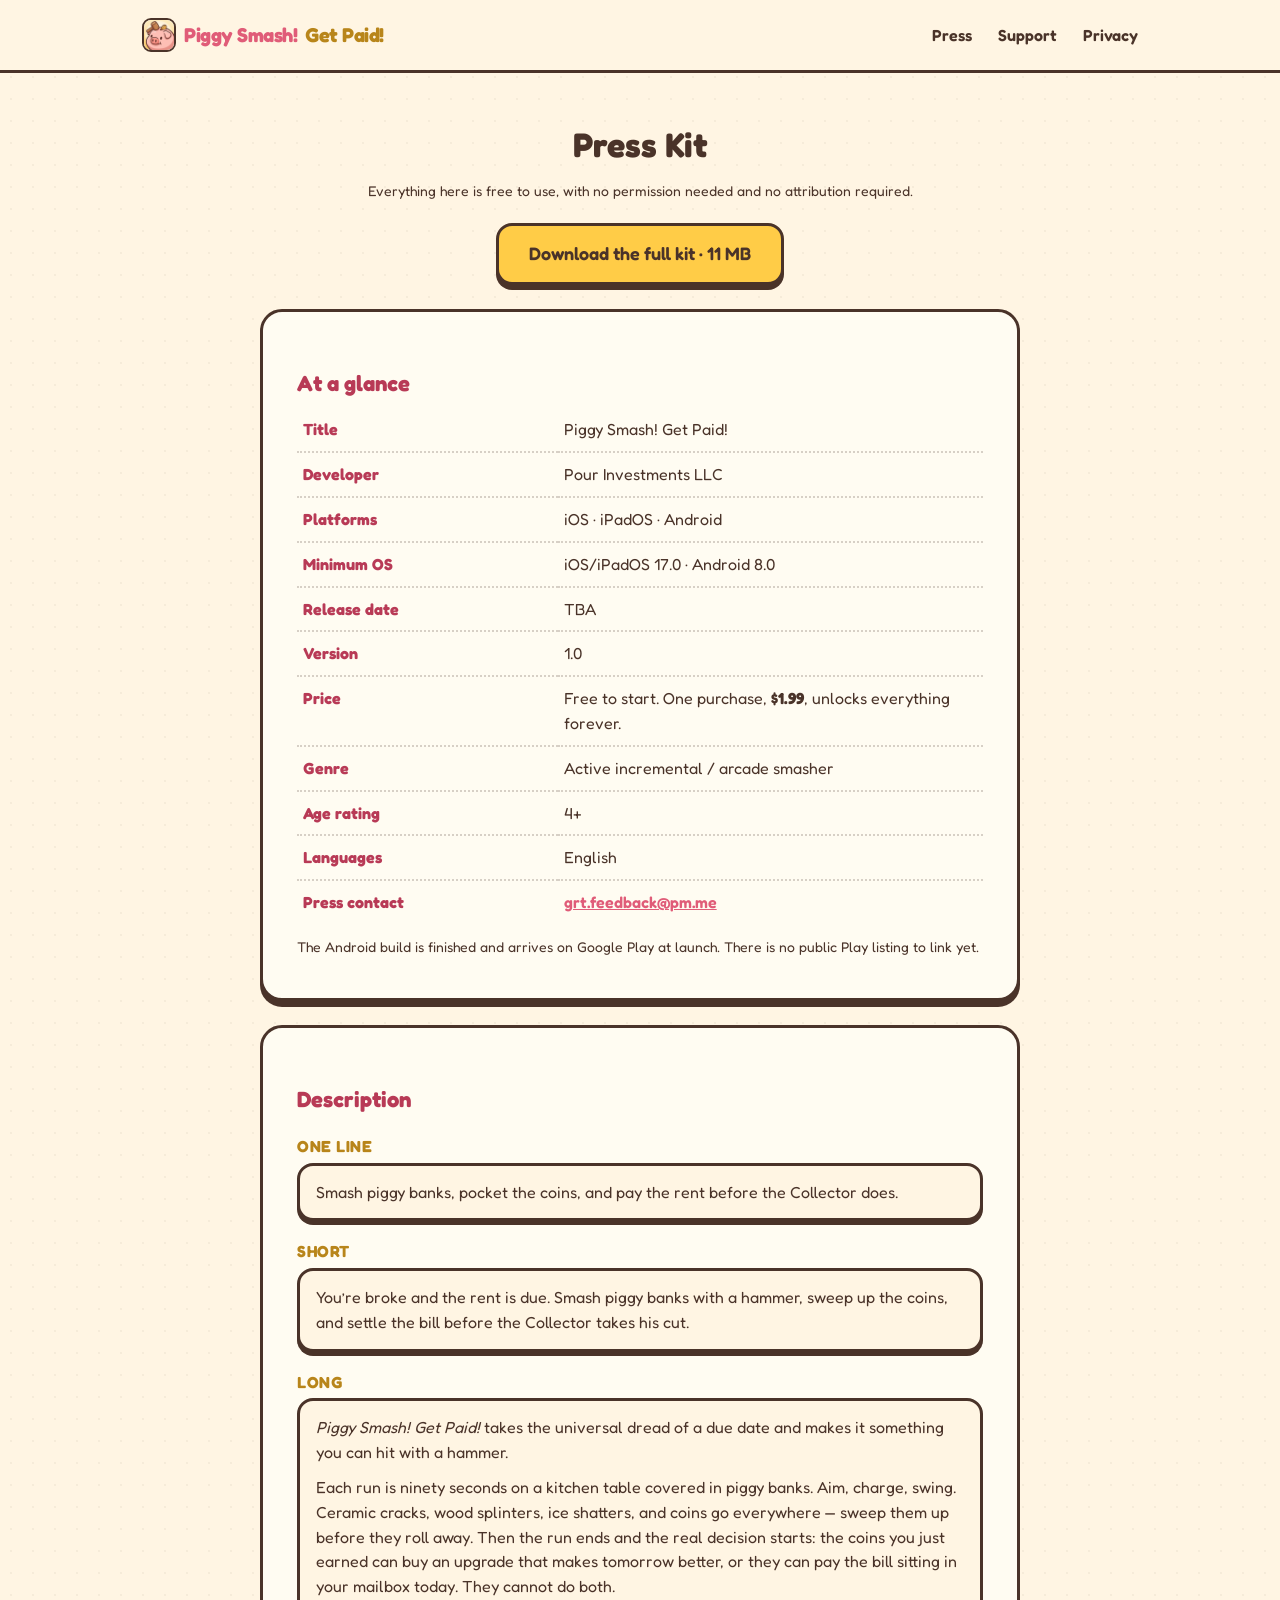
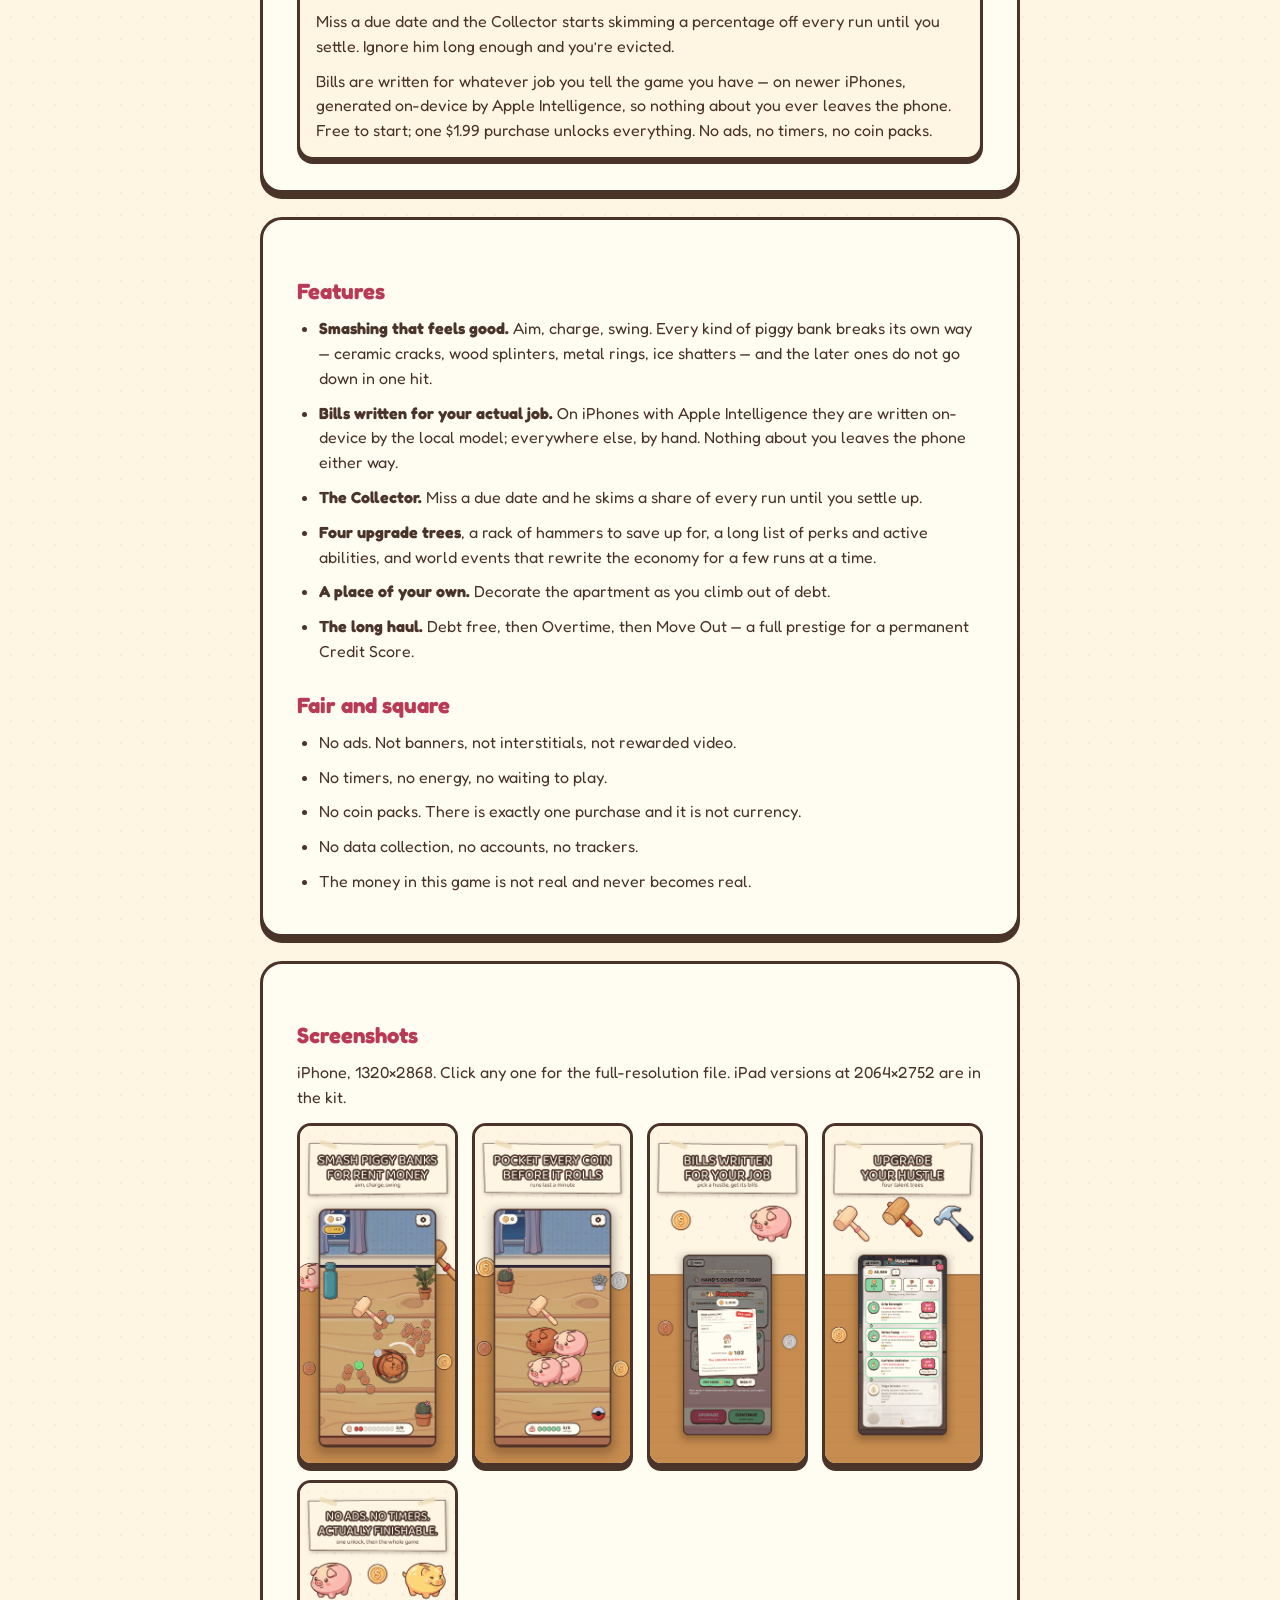
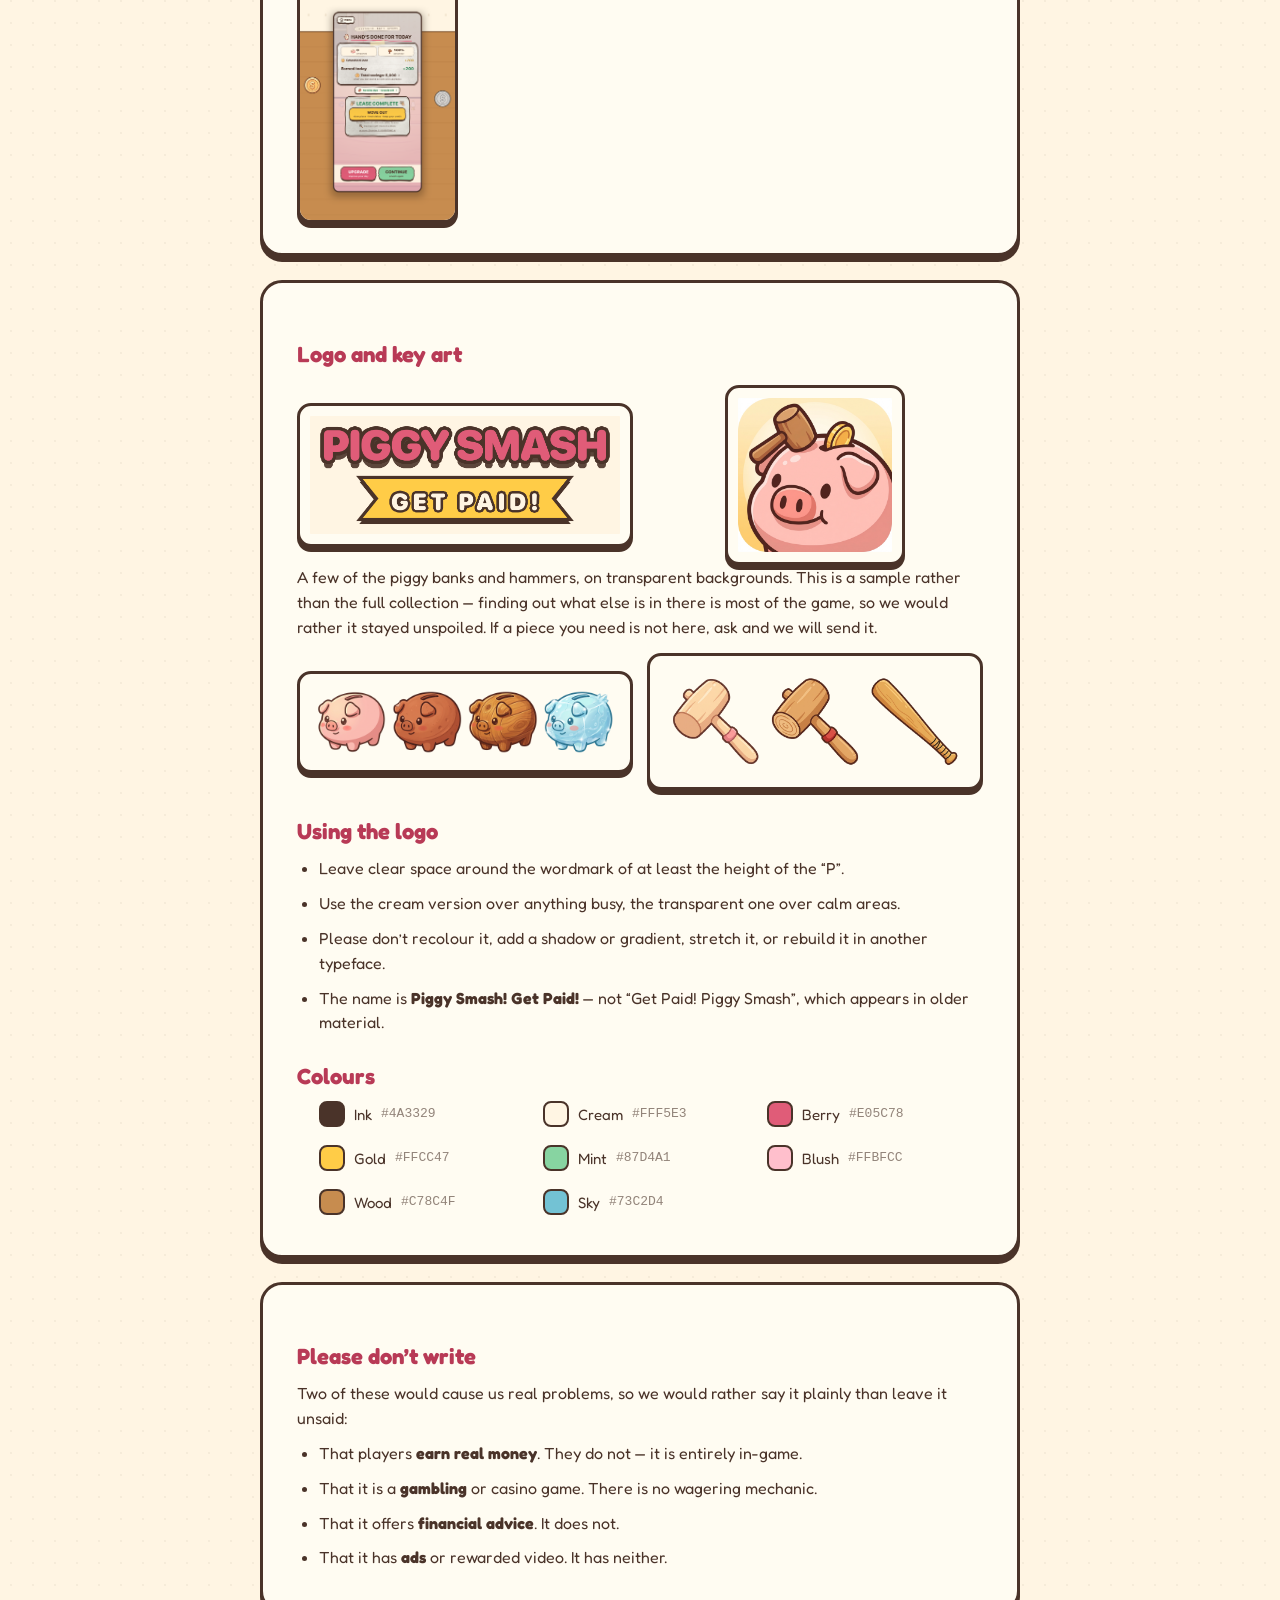
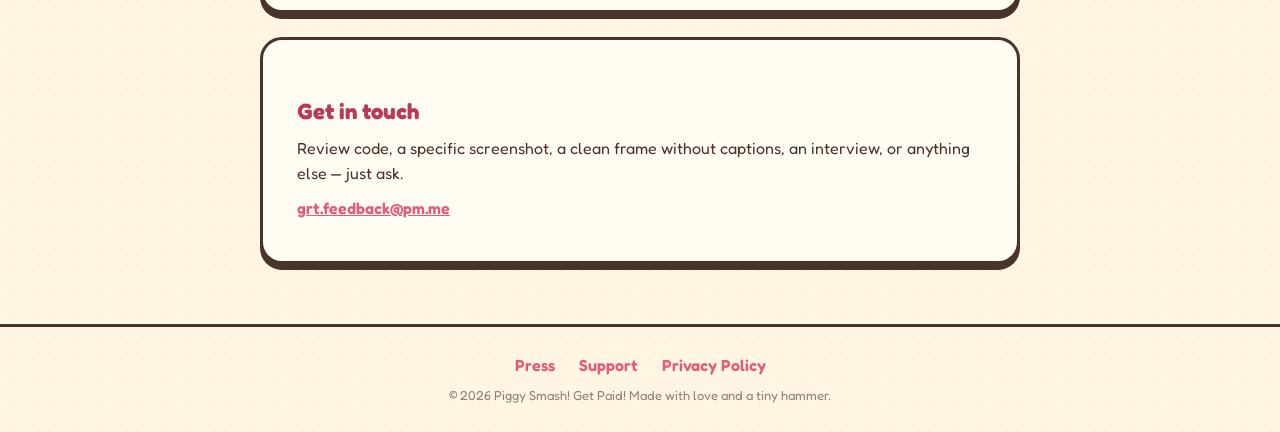
==== press.html @ c4638e39 "Lead with PIGGY SMASH, stop publishing the collection, add the coin shower The masthead now reads PI" ====
<!doctype html>
<html lang="en">
<head>
<meta charset="utf-8">
<meta name="viewport" content="width=device-width, initial-scale=1">
<title>Press Kit &middot; Piggy Smash! Get Paid!</title>
<meta name="description" content="Press kit for Piggy Smash! Get Paid! — fact sheet, high-resolution screenshots, logos, key art and video, free to use.">
<link rel="canonical" href="https://piggiesmash.com/press.html">
<link rel="icon" href="assets/appicon.png">
<link rel="apple-touch-icon" href="assets/appicon.png">
<meta name="theme-color" content="#fff5e3">
<meta property="og:type" content="website">
<meta property="og:site_name" content="Piggy Smash! Get Paid!">
<meta property="og:url" content="https://piggiesmash.com/press.html">
<meta property="og:title" content="Press Kit &middot; Piggy Smash! Get Paid!">
<meta property="og:description" content="Fact sheet, high-resolution screenshots, logos, key art and video. Use any of it, no permission needed.">
<meta property="og:image" content="https://piggiesmash.com/assets/og.png">
<meta property="og:image:width" content="1200">
<meta property="og:image:height" content="630">
<meta property="og:image:alt" content="Piggy Smash! Get Paid! key art">
<meta name="twitter:card" content="summary_large_image">
<meta name="twitter:image" content="https://piggiesmash.com/assets/og.png">
<link rel="stylesheet" href="style.css?v=9">
</head>
<body>
<header>
  <div class="wrap">
    <a class="brand" href="index.html"><img src="assets/appicon.png" alt=""> Piggy Smash! <span>Get Paid!</span></a>
    <nav>
      <a href="press.html">Press</a>
      <a href="support.html">Support</a>
      <a href="privacy.html">Privacy</a>
    </nav>
  </div>
</header>

<main class="wrap page">
  <h1>Press Kit</h1>
  <p class="updated">Everything here is free to use, with no permission needed and no attribution required.</p>

  <p class="kit-cta">
    <a class="btn gold" href="press/piggy-smash-press-kit.zip" download>Download the full kit &middot; 11&nbsp;MB</a>
  </p>

  <div class="panel">
    <h2>At a glance</h2>
    <table class="facts">
      <tr><th>Title</th><td>Piggy Smash! Get Paid!</td></tr>
      <tr><th>Developer</th><td>Pour Investments LLC</td></tr>
      <tr><th>Platforms</th><td>iOS &middot; iPadOS &middot; Android</td></tr>
      <tr><th>Minimum OS</th><td>iOS/iPadOS 17.0 &middot; Android 8.0</td></tr>
      <tr><th>Release date</th><td>TBA</td></tr>
      <tr><th>Version</th><td>1.0</td></tr>
      <tr><th>Price</th><td>Free to start. One purchase, <strong>$1.99</strong>, unlocks everything forever.</td></tr>
      <tr><th>Genre</th><td>Active incremental / arcade smasher</td></tr>
      <tr><th>Age rating</th><td>4+</td></tr>
      <tr><th>Languages</th><td>English</td></tr>
      <tr><th>Press contact</th><td><a href="mailto:grt.feedback@pm.me">grt.feedback@pm.me</a></td></tr>
    </table>
    <p class="small-note">The Android build is finished and arrives on Google Play at launch. There is no public Play listing to link yet.</p>
  </div>

  <div class="panel">
    <h2>Description</h2>

    <h3>One line</h3>
    <blockquote>Smash piggy banks, pocket the coins, and pay the rent before the Collector does.</blockquote>

    <h3>Short</h3>
    <blockquote>You&rsquo;re broke and the rent is due. Smash piggy banks with a hammer, sweep up the coins, and settle the bill before the Collector takes his cut.</blockquote>

    <h3>Long</h3>
    <blockquote>
      <p><em>Piggy Smash! Get Paid!</em> takes the universal dread of a due date and makes it something you can hit with a hammer.</p>
      <p>Each run is ninety seconds on a kitchen table covered in piggy banks. Aim, charge, swing. Ceramic cracks, wood splinters, ice shatters, and coins go everywhere &mdash; sweep them up before they roll away. Then the run ends and the real decision starts: the coins you just earned can buy an upgrade that makes tomorrow better, or they can pay the bill sitting in your mailbox today. They cannot do both.</p>
      <p>Miss a due date and the Collector starts skimming a percentage off every run until you settle. Ignore him long enough and you&rsquo;re evicted.</p>
      <p>Bills are written for whatever job you tell the game you have &mdash; on newer iPhones, generated on-device by Apple Intelligence, so nothing about you ever leaves the phone. Free to start; one $1.99 purchase unlocks everything. No ads, no timers, no coin packs.</p>
    </blockquote>
  </div>

  <div class="panel">
    <h2>Features</h2>
    <ul>
      <li><strong>Smashing that feels good.</strong> Aim, charge, swing. Every kind of piggy bank breaks its own way &mdash; ceramic cracks, wood splinters, metal rings, ice shatters &mdash; and the later ones do not go down in one hit.</li>
      <li><strong>Bills written for your actual job.</strong> On iPhones with Apple Intelligence they are written on-device by the local model; everywhere else, by hand. Nothing about you leaves the phone either way.</li>
      <li><strong>The Collector.</strong> Miss a due date and he skims a share of every run until you settle up.</li>
      <li><strong>Four upgrade trees</strong>, a rack of hammers to save up for, a long list of perks and active abilities, and world events that rewrite the economy for a few runs at a time.</li>
      <li><strong>A place of your own.</strong> Decorate the apartment as you climb out of debt.</li>
      <li><strong>The long haul.</strong> Debt free, then Overtime, then Move Out &mdash; a full prestige for a permanent Credit Score.</li>
    </ul>

    <h2>Fair and square</h2>
    <ul>
      <li>No ads. Not banners, not interstitials, not rewarded video.</li>
      <li>No timers, no energy, no waiting to play.</li>
      <li>No coin packs. There is exactly one purchase and it is not currency.</li>
      <li>No data collection, no accounts, no trackers.</li>
      <li>The money in this game is not real and never becomes real.</li>
    </ul>
  </div>

  <div class="panel">
    <h2>Screenshots</h2>
    <p>iPhone, 1320&times;2868. Click any one for the full-resolution file. iPad versions at 2064&times;2752 are in the kit.</p>
    <div class="shotgrid">
      <a href="press/01-smash.png"><img src="press/01-smash.png" alt="Smashing a piggy bank for coins" loading="lazy"></a>
      <a href="press/02-collect.png"><img src="press/02-collect.png" alt="Sweeping up coins before they roll away" loading="lazy"></a>
      <a href="press/03-bills.png"><img src="press/03-bills.png" alt="A bill arriving in the mailbox" loading="lazy"></a>
      <a href="press/04-upgrade.png"><img src="press/04-upgrade.png" alt="The upgrade tree" loading="lazy"></a>
      <a href="press/06-debtfree.png"><img src="press/06-debtfree.png" alt="Reaching debt free" loading="lazy"></a>
    </div>
  </div>

  <div class="panel">
    <h2>Logo and key art</h2>
    <div class="artgrid">
      <a href="press/wordmark-transparent.png"><img src="press/wordmark-cream.png" alt="Piggy Smash! Get Paid! wordmark" loading="lazy"></a>
      <a href="press/icon-512.png"><img class="icon" src="press/icon-512.png" alt="App icon" loading="lazy"></a>
    </div>
    <p>A few of the piggy banks and hammers, on transparent backgrounds. This is a
       sample rather than the full collection &mdash; finding out what else is in
       there is most of the game, so we would rather it stayed unspoiled. If a
       piece you need is not here, ask and we will send it.</p>
    <div class="artgrid">
      <a href="press/piggies.png"><img src="press/piggies.png" alt="Four of the piggy bank types" loading="lazy"></a>
      <a href="press/hammers.png"><img src="press/hammers.png" alt="Three of the hammers" loading="lazy"></a>
    </div>

    <h2>Using the logo</h2>
    <ul>
      <li>Leave clear space around the wordmark of at least the height of the &ldquo;P&rdquo;.</li>
      <li>Use the cream version over anything busy, the transparent one over calm areas.</li>
      <li>Please don&rsquo;t recolour it, add a shadow or gradient, stretch it, or rebuild it in another typeface.</li>
      <li>The name is <strong>Piggy Smash! Get Paid!</strong> &mdash; not &ldquo;Get Paid! Piggy Smash&rdquo;, which appears in older material.</li>
    </ul>

    <h2>Colours</h2>
    <ul class="swatches">
      <li><i style="background:#4A3329"></i> Ink <code>#4A3329</code></li>
      <li><i style="background:#FFF5E3"></i> Cream <code>#FFF5E3</code></li>
      <li><i style="background:#E05C78"></i> Berry <code>#E05C78</code></li>
      <li><i style="background:#FFCC47"></i> Gold <code>#FFCC47</code></li>
      <li><i style="background:#87D4A1"></i> Mint <code>#87D4A1</code></li>
      <li><i style="background:#FFBFCC"></i> Blush <code>#FFBFCC</code></li>
      <li><i style="background:#C78C4F"></i> Wood <code>#C78C4F</code></li>
      <li><i style="background:#73C2D4"></i> Sky <code>#73C2D4</code></li>
    </ul>
  </div>

  <div class="panel">
    <h2>Please don&rsquo;t write</h2>
    <p>Two of these would cause us real problems, so we would rather say it plainly than leave it unsaid:</p>
    <ul>
      <li>That players <strong>earn real money</strong>. They do not &mdash; it is entirely in-game.</li>
      <li>That it is a <strong>gambling</strong> or casino game. There is no wagering mechanic.</li>
      <li>That it offers <strong>financial advice</strong>. It does not.</li>
      <li>That it has <strong>ads</strong> or rewarded video. It has neither.</li>
    </ul>
  </div>

  <div class="panel">
    <h2>Get in touch</h2>
    <p>Review code, a specific screenshot, a clean frame without captions, an interview, or anything else &mdash; just ask.</p>
    <p><a href="mailto:grt.feedback@pm.me">grt.feedback@pm.me</a></p>
  </div>
</main>

<footer>
  <div class="wrap">
    <a href="press.html">Press</a>
    <a href="support.html">Support</a>
    <a href="privacy.html">Privacy Policy</a>
    <p class="small">&copy; 2026 Piggy Smash! Get Paid! Made with love and a tiny hammer.</p>
  </div>
</footer>

<!-- A handful of coins falls past the page every so often, then it goes quiet
     again. Decorative; see coins.js and .coinfall in style.css. -->
<div class="coinfall" aria-hidden="true"></div>
<script src="coins.js?v=2" defer></script>
</body>
</html>
---- style.css ----
/* Get Paid! Piggy Smash — site styles, matched to the in-game look. */
@import url('https://fonts.googleapis.com/css2?family=Fredoka:wght@400;500;600;700&display=swap');

:root {
  --ink: #4a3329;
  --ink-soft: rgba(74, 51, 41, 0.6);
  --cream: #fff5e3;
  --paper: #fffcf2;
  --blush: #ffbfcc;
  --berry: #e05c78;
  --berry-dark: #b83a56;
  --gold: #ffcc47;
  --gold-dark: #b8851a;
  --mint: #87d4a1;
  --mint-dark: #388c5c;
  --wood: #c78c4f;
  --sky: #73c2d4;
}

* { box-sizing: border-box; margin: 0; padding: 0; }

body {
  font-family: 'Fredoka', system-ui, sans-serif;
  color: var(--ink);
  background-color: var(--cream);
  background-image: radial-gradient(rgba(74, 51, 41, 0.05) 1.5px, transparent 1.5px);
  background-size: 22px 22px;
  line-height: 1.55;
  -webkit-font-smoothing: antialiased;
}

.wrap { max-width: 1040px; margin: 0 auto; padding: 0 22px; }

/* ---- header ---- */
header {
  padding: 18px 0;
  position: sticky; top: 0; z-index: 10;
  background: rgba(255, 245, 227, 0.9);
  backdrop-filter: blur(6px);
  border-bottom: 3px solid var(--ink);
}
header .wrap { display: flex; align-items: center; justify-content: space-between; }
.brand { font-weight: 700; font-size: 22px; color: var(--berry); text-decoration: none; letter-spacing: -0.5px; }
.brand span { color: var(--gold-dark); }
nav a { color: var(--ink); text-decoration: none; font-weight: 600; margin-left: 22px; }
nav a:hover { color: var(--berry); }

/* ---- buttons ---- */
.btn {
  display: inline-block; font-weight: 700; font-size: 18px;
  color: #fff; background: var(--berry);
  padding: 14px 30px; border-radius: 16px;
  border: 3px solid var(--ink);
  box-shadow: 0 5px 0 var(--ink);
  text-decoration: none; cursor: pointer;
  transition: transform .08s ease, box-shadow .08s ease;
}
.btn:active { transform: translateY(4px); box-shadow: 0 1px 0 var(--ink); }
.btn.mint { background: var(--mint); color: var(--ink); }
.btn.gold { background: var(--gold); color: var(--ink); }

/* ---- hero ---- */
.hero { text-align: center; padding: 64px 0 40px; }
.sign {
  display: inline-block; background: linear-gradient(180deg, var(--paper), var(--cream));
  border: 4px solid var(--ink); border-radius: 24px;
  padding: 22px 40px; box-shadow: 0 8px 0 var(--ink);
  transform: rotate(-1.2deg);
}
.sign h1 {
  font-size: clamp(46px, 9vw, 88px); font-weight: 700; color: var(--berry);
  letter-spacing: -1px; line-height: 0.95;
  text-shadow: 3px 3px 0 var(--ink);
}
.ribbon {
  display: inline-block; margin-top: 8px; background: var(--gold);
  color: var(--cream); font-weight: 700; letter-spacing: 3px;
  padding: 6px 26px; border: 3px solid var(--ink);
  clip-path: polygon(6% 0, 94% 0, 100% 50%, 94% 100%, 6% 100%, 0 50%);
  text-shadow: 2px 2px 0 var(--ink);
}
.tagline { font-size: clamp(18px, 3vw, 24px); font-weight: 600; margin: 26px 0 8px; }
.sub { color: var(--ink-soft); max-width: 560px; margin: 0 auto 28px; }
.cta { display: flex; gap: 14px; justify-content: center; flex-wrap: wrap; }
.soon { font-size: 14px; color: var(--ink-soft); margin-top: 14px; }

/* ---- shots ---- */
.shots { display: flex; gap: 20px; justify-content: center; flex-wrap: wrap; padding: 20px 0 50px; }
.shots img {
  width: 220px; max-width: 44vw; border-radius: 26px;
  border: 4px solid var(--ink); box-shadow: 0 8px 0 rgba(74, 51, 41, 0.35);
  transform: rotate(-2deg);
}
.shots img:nth-child(2) { transform: rotate(1.5deg) translateY(-10px); }
.shots img:nth-child(3) { transform: rotate(-1deg); }

/* ---- features ---- */
.features { padding: 30px 0 60px; }
.features h2, .page h1 { text-align: center; font-size: 34px; font-weight: 700; margin-bottom: 8px; }
/* Flex rather than grid so a row that does not fill up CENTRES its cards. An
   auto-fit grid packs the leftovers against the left edge, which stranded the
   fifth card of "What you do" on its own in the corner. The 320px cap is the
   natural width of a three-card row, so full rows lay out exactly as they did. */
.grid {
  display: flex; flex-wrap: wrap; justify-content: center;
  gap: 18px; margin-top: 26px;
}
.card {
  flex: 1 1 220px; max-width: 320px;
  background: var(--paper); border: 3px solid var(--ink); border-radius: 20px;
  padding: 22px; box-shadow: 0 6px 0 var(--ink);
}
.card .emoji { font-size: 40px; }
.card h3 { margin: 8px 0 4px; font-size: 20px; font-weight: 700; }
.card p { color: var(--ink-soft); font-size: 15px; }

/* ---- content pages ---- */
.page { padding: 46px 0 60px; }
.page .panel {
  background: var(--paper); border: 3px solid var(--ink); border-radius: 22px;
  padding: 30px 34px; box-shadow: 0 6px 0 var(--ink); max-width: 760px; margin: 24px auto 0;
}
.page h2 { font-size: 22px; font-weight: 700; margin: 24px 0 8px; color: var(--berry-dark); }
.page p, .page li { color: var(--ink); margin-bottom: 10px; }
.page ul { padding-left: 22px; }
.page a { color: var(--berry); font-weight: 600; }
.updated { text-align: center; color: var(--ink-soft); font-size: 14px; margin-top: 6px; }

/* ---- footer ---- */
footer { border-top: 3px solid var(--ink); padding: 26px 0; text-align: center; color: var(--ink-soft); }
footer a { color: var(--berry); text-decoration: none; font-weight: 600; margin: 0 10px; }
footer .small { font-size: 13px; margin-top: 8px; }

/* ---- game-art additions ---- */
.brand { display: inline-flex; align-items: center; gap: 8px; }
.brand img { width: 34px; height: 34px; border-radius: 9px; border: 2px solid var(--ink); }

.hero-art { display: flex; align-items: flex-end; justify-content: center; gap: 6px; margin: 6px 0 26px; min-height: 160px; }
.hero-art .piggy { width: clamp(120px, 30vw, 168px); animation: bob 2.4s ease-in-out infinite; }
.hero-art .hammer { width: clamp(78px, 20vw, 112px); transform: rotate(-16deg); animation: swing 2.4s ease-in-out infinite; transform-origin: bottom center; }
.hero-art .coin { width: clamp(34px, 9vw, 48px); }
.hero-art .c1 { animation: float 2.8s ease-in-out infinite; }
.hero-art .c2 { animation: float 2.8s ease-in-out infinite 0.6s; }
@keyframes bob { 0%,100% { transform: translateY(0) rotate(-1deg); } 50% { transform: translateY(-8px) rotate(1deg); } }
@keyframes swing { 0%,100% { transform: rotate(-16deg); } 50% { transform: rotate(-30deg); } }
@keyframes float { 0%,100% { transform: translateY(0); } 50% { transform: translateY(-10px); } }
@media (prefers-reduced-motion: reduce) { .hero-art * { animation: none !important; } }

.card { text-align: center; }
.card .ic { width: 62px; height: 62px; object-fit: contain; margin-bottom: 6px; }
/* Centred with the rest of the card. The badged icon and the heading were
   already centred, so ragged-left body under them read as a misprint. */
.card p { text-align: center; }


/* ---- real logo + badged icons (overrides) ---- */
.hero .logo { width: min(560px, 90vw); height: auto; display: block; margin: 0 auto 6px; }
.brand img { width: 38px; height: 38px; }
.card .ic {
  width: 74px; height: 74px; object-fit: contain; box-sizing: border-box;
  padding: 14px; margin: 0 auto 10px; display: block;
  background: var(--cream); border: 3px solid var(--ink); border-radius: 50%;
}

/* ---- header brand: keep the icon small and inline ---- */
header .brand { font-size: 20px; flex-wrap: nowrap; white-space: nowrap; }
header .brand img { width: 34px !important; height: 34px !important; flex: 0 0 auto; }

/* ---- hero smash animation (loops, resets ~2s after each smash) ---- */
.hero-art { min-height: 210px; display: flex; justify-content: center; align-items: flex-end; }
.smash { position: relative; width: 280px; height: 200px; }
.smash .piggy {
  position: absolute; left: 50%; bottom: 0; width: 152px; margin: 0;
  transform: translateX(-50%);
  transform-origin: bottom center;
  animation: piggy-smash 3s ease-in-out infinite;
}
.smash .hammer {
  position: absolute; left: 54%; bottom: 78px; width: 116px; margin: 0;
  transform: rotate(-42deg);
  transform-origin: bottom left;
  animation: hammer-smash 3s ease-in-out infinite;
  z-index: 3;
}
.smash .coins { position: absolute; left: 50%; bottom: 92px; width: 0; height: 0; }
.smash .coin {
  position: absolute; left: 0; top: 0; width: 40px; margin-left: -20px;
  opacity: 0;
  animation: coin-burst 3s ease-in-out infinite;
}
@keyframes hammer-smash {
  0%, 10% { transform: rotate(-42deg); }
  17%     { transform: rotate(10deg); }   /* SLAM onto the piggy */
  23%     { transform: rotate(3deg); }
  34%, 100% { transform: rotate(-42deg); } /* raise back up and wait */
}
@keyframes piggy-smash {
  0%, 15%  { transform: translateX(-50%) scale(1, 1); }
  18%      { transform: translateX(-50%) scale(1.14, 0.8); }  /* squish on impact */
  22%      { transform: translateX(-53%) scale(0.93, 1.08); }
  26%      { transform: translateX(-47%) scale(1.03, 0.97); }
  32%      { transform: translateX(-50%) scale(1, 1); }
  100%     { transform: translateX(-50%) scale(1, 1); }
}
@keyframes coin-burst {
  0%, 15%   { opacity: 0; transform: translate(0, 0) scale(0.4); }
  18%       { opacity: 1; transform: translate(calc(var(--dx) * 0.4), -18px) scale(1); }
  34%       { opacity: 1; transform: translate(var(--dx), -50px) scale(1); }  /* burst up and out */
  60%       { opacity: 1; transform: translate(var(--dx), 44px) scale(1); }   /* fall to the table */
  80%       { opacity: 1; transform: translate(var(--dx), 44px) scale(1); }   /* rest a beat */
  92%, 100% { opacity: 0; transform: translate(var(--dx), 44px) scale(0.7); } /* fade, then reset */
}
@media (prefers-reduced-motion: reduce) {
  .smash .piggy, .smash .hammer, .smash .coin { animation: none !important; }
  .smash .hammer { transform: rotate(-30deg); }
  .smash .coin:nth-child(2), .smash .coin:nth-child(4) { opacity: 1; transform: translate(var(--dx), 30px); }
}

/* ---- hero smash animation v2 (chop, reliable positioning) ---- */
.smash { position: relative; width: 240px; height: 210px; }
.smash .piggy {
  position: absolute; left: 50%; bottom: 0; width: 150px; margin: 0;
  transform: translateX(-50%); transform-origin: bottom center;
  animation: piggy-smash 3s ease-in-out infinite;
}
.smash .hammer {
  position: absolute; left: 50%; top: 0; width: 112px; margin-left: -42px;
  transform-origin: bottom center; transform: translateY(-34px) rotate(-16deg);
  animation: hammer-chop 3s ease-in-out infinite; z-index: 3;
}
.smash .coins { position: absolute; left: 50%; top: 62px; width: 0; height: 0; }
.smash .coin {
  position: absolute; left: -19px; top: -19px; width: 38px; margin: 0;
  opacity: 0; animation: coin-burst 3s ease-in-out infinite;
}
@keyframes hammer-chop {
  0%, 10%  { transform: translateY(-34px) rotate(-16deg); }
  17%      { transform: translateY(8px) rotate(6deg); }
  24%      { transform: translateY(0) rotate(2deg); }
  34%,100% { transform: translateY(-34px) rotate(-16deg); }
}
@keyframes piggy-smash {
  0%, 15%  { transform: translateX(-50%) scale(1,1); }
  18%      { transform: translateX(-50%) scale(1.14,0.8); }
  22%      { transform: translateX(-53%) scale(0.93,1.08); }
  26%      { transform: translateX(-47%) scale(1.03,0.97); }
  32%,100% { transform: translateX(-50%) scale(1,1); }
}
@keyframes coin-burst {
  0%, 16%  { opacity: 0; transform: translate(0,0) scale(0.4); }
  19%      { opacity: 1; transform: translate(calc(var(--dx)*0.35), -14px) scale(1); }
  36%      { opacity: 1; transform: translate(var(--dx), -48px) scale(1); }
  62%      { opacity: 1; transform: translate(var(--dx), 74px) scale(1); }
  82%      { opacity: 1; transform: translate(var(--dx), 74px) scale(1); }
  93%,100% { opacity: 0; transform: translate(var(--dx), 74px) scale(0.7); }
}

/* ---- hero smash animation v3 (game-like: swing, crack, coins fall) ---- */
.smash { position: relative; width: 240px; height: 210px; }
.smash .piggy { position:absolute; left:50%; bottom:0; width:150px; margin:0; transform:translateX(-50%); transform-origin:bottom center; animation: hs-piggy 3s ease-in-out infinite; }
.smash .crack { position:absolute; left:50%; bottom:0; width:150px; margin:0; transform:translateX(-50%); opacity:0; animation: hs-crack 3s ease-in-out infinite; z-index:2; }
.smash .coins { position:absolute; left:50%; top:72px; width:0; height:0; }
.smash .coin { position:absolute; left:-18px; top:-18px; width:36px; margin:0; opacity:0; animation: hs-coin 3s ease-in-out infinite; }
.smash .hammer { position:absolute; left:36%; top:16px; width:116px; margin:0; transform-origin:22% 86%; transform:rotate(46deg); animation: hs-hammer 3s ease-in-out infinite; z-index:3; }
@keyframes hs-hammer { 0%,8%{transform:rotate(46deg)} 16%{transform:rotate(-52deg)} 22%{transform:rotate(-44deg)} 32%,100%{transform:rotate(46deg)} }
@keyframes hs-piggy { 0%,14%{transform:translateX(-50%) scale(1,1)} 17%{transform:translateX(-50%) scale(1.13,0.82)} 21%{transform:translateX(-52%) scale(0.94,1.07)} 26%{transform:translateX(-48%) scale(1.02,0.98)} 32%,100%{transform:translateX(-50%) scale(1,1)} }
@keyframes hs-crack { 0%,15%{opacity:0} 18%{opacity:1} 78%{opacity:1} 90%,100%{opacity:0} }
@keyframes hs-coin { 0%,15%{opacity:0; transform:translate(0,0) scale(0.4)} 19%{opacity:1; transform:translate(calc(var(--dx)*0.35),-14px) scale(1)} 36%{opacity:1; transform:translate(var(--dx),-44px) scale(1)} 62%{opacity:1; transform:translate(var(--dx),72px) scale(1)} 82%{opacity:1; transform:translate(var(--dx),72px) scale(1)} 92%,100%{opacity:0; transform:translate(var(--dx),72px) scale(0.7)} }
@media (prefers-reduced-motion: reduce) { .smash .piggy, .smash .hammer, .smash .coin, .smash .crack { animation: none !important; } .smash .hammer { transform: rotate(30deg); } }

/* ---- hero smash animation v4 (hit, crack, hit, break, coins drop in place) ---- */
.smash { position: relative; width: 240px; height: 210px; }
.smash .piggy { position:absolute; left:50%; bottom:0; width:150px; margin:0; transform:translateX(-50%); transform-origin:bottom center; animation: hs2-piggy 4.5s ease-in-out infinite; }
.smash .crack { position:absolute; left:50%; bottom:0; width:150px; margin:0; transform:translateX(-50%); opacity:0; z-index:2; animation: hs2-crack 4.5s ease-in-out infinite; }
.smash .coins { position:absolute; left:50%; top:auto; bottom:34px; width:0; height:0; z-index:4; }
.smash .coin { position:absolute; left:-17px; top:-17px; width:34px; margin:0; opacity:0; z-index:4; animation: hs2-coin 4.5s ease-in-out infinite; }
.smash .hammer { position:absolute; left:36%; top:16px; width:116px; margin:0; transform-origin:22% 86%; transform:rotate(46deg); z-index:3; animation: hs2-hammer 4.5s ease-in-out infinite; }
@keyframes hs2-hammer { 0%,7%{transform:rotate(46deg)} 13%{transform:rotate(-52deg)} 22%{transform:rotate(46deg)} 35%{transform:rotate(-52deg)} 44%,100%{transform:rotate(46deg)} }
@keyframes hs2-piggy { 0%,11%{transform:translateX(-50%) scale(1,1); opacity:1} 14%{transform:translateX(-50%) scale(1.1,0.85)} 20%{transform:translateX(-50%) scale(1,1)} 36%{transform:translateX(-50%) scale(1.14,0.8); opacity:1} 39%{transform:translateX(-50%) scale(1.25,0.6); opacity:0} 86%{opacity:0} 91%{transform:translateX(-50%) scale(1,1); opacity:1} 100%{transform:translateX(-50%) scale(1,1); opacity:1} }
@keyframes hs2-crack { 0%,13%{opacity:0} 16%{opacity:1} 37%{opacity:1} 39%,100%{opacity:0} }
@keyframes hs2-coin { 0%,37%{opacity:0; transform:translate(0,-30px) scale(0.4)} 41%{opacity:1; transform:translate(calc(var(--dx)*0.7),-40px) scale(1)} 56%{opacity:1; transform:translate(var(--dx),0) scale(1)} 80%{opacity:1; transform:translate(var(--dx),0) scale(1)} 88%,100%{opacity:0; transform:translate(var(--dx),0) scale(0.85)} }
@media (prefers-reduced-motion: reduce) { .smash .piggy, .smash .hammer, .smash .coin, .smash .crack { animation: none !important; } .smash .hammer { transform: rotate(30deg); } }

/* ---- stacked feature sections + the numbers strip ---- */
.features + .features { padding-top: 0; }
.features .sub { margin-bottom: 0; }
.features h2 + .sub { margin-top: 4px; }

.numbers { padding: 8px 0 66px; }
.numbers ul {
  list-style: none; display: flex; flex-wrap: wrap;
  justify-content: center; gap: 12px 14px;
}
.numbers li {
  background: var(--paper); border: 3px solid var(--ink); border-radius: 999px;
  box-shadow: 0 4px 0 var(--ink);
  padding: 8px 20px; font-size: 15px; font-weight: 600; color: var(--ink-soft);
}
.numbers li:nth-child(odd)  { transform: rotate(-1.5deg); }
.numbers li:nth-child(even) { transform: rotate(1.5deg); }
.numbers b { font-size: 21px; font-weight: 700; color: var(--berry); margin-right: 5px; }

/* ---- hero smash animation v5: the game's actual break ----------------------
   Ported from Views/MenuPiggy.swift. Two things the earlier versions got
   wrong. First, damage is drawn INTO the body art — the game swaps the whole
   sprite as HP drops (PiggyType.damageSprite), so the cracks spread and the
   piggy comes apart, rather than one doodle fading in on a pristine body.
   Second, it breaks into shards (SmashBurst), not thin air.
   Hammer geometry is the game's: pivot on the grip at (0.82, 0.84), resting
   at +50 degrees, winding back to +74, landing at +10. Nudge those three and
   nothing else if the contact point ever needs moving.                      */

.smash {
  --h: 132px;                        /* piggy height; everything derives from it */
  position: relative;
  width: calc(var(--h) * 2.3); height: calc(var(--h) * 1.6);
}

/* ---- body: five stacked frames, one visible at a time ---- */
.smash .pig {
  position: absolute; left: calc(50% - var(--h) * 0.20); bottom: 0;
  width: calc(var(--h) * 1.128); height: var(--h);
  transform-origin: bottom center; translate: -50% 0;
  animation: hs5-pig 6s linear infinite;
}
.smash .body {
  position: absolute; inset: 0; width: 100%; height: 100%;
  object-fit: contain; margin: 0; opacity: 0;
  animation: 6s steps(1, end) infinite;
}
.smash .s0 { animation-name: hs5-s0; }
.smash .s1 { animation-name: hs5-s1; }
.smash .s2 { animation-name: hs5-s2; }
.smash .s3 { animation-name: hs5-s3; }
.smash .s4 { animation-name: hs5-s4; }

@keyframes hs5-s0 { 0%,9.1%{opacity:1} 9.2%,79.9%{opacity:0} 80%,100%{opacity:1} }
@keyframes hs5-s1 { 0%,9.1%{opacity:0} 9.2%,21.6%{opacity:1} 21.7%,100%{opacity:0} }
@keyframes hs5-s2 { 0%,21.6%{opacity:0} 21.7%,34.1%{opacity:1} 34.2%,100%{opacity:0} }
@keyframes hs5-s3 { 0%,34.1%{opacity:0} 34.2%,46.6%{opacity:1} 46.7%,100%{opacity:0} }
@keyframes hs5-s4 { 0%,46.6%{opacity:0} 46.7%,48.4%{opacity:1} 48.5%,100%{opacity:0} }

/* Squash on the wind-up, harder squash on impact, overshoot, settle — then
   scale away to 0.4 and fade, which is the game's break transition. */
@keyframes hs5-pig {
  0%,3.3%   { transform: scale(1,1) rotate(0deg);          opacity: 1 }
  8%        { transform: scale(1.10,0.92) rotate(2.5deg);  opacity: 1 }
  9.2%      { transform: scale(1.14,0.86) rotate(0deg);    opacity: 1 }
  12%       { transform: scale(0.97,1.04) rotate(0deg) }
  15.8%     { transform: scale(1,1) rotate(0deg) }
  20.5%     { transform: scale(1.10,0.92) rotate(2.5deg) }
  21.7%     { transform: scale(1.14,0.86) rotate(0deg) }
  24.5%     { transform: scale(0.97,1.04) rotate(0deg) }
  28.3%     { transform: scale(1,1) rotate(0deg) }
  33%       { transform: scale(1.10,0.92) rotate(2.5deg) }
  34.2%     { transform: scale(1.14,0.86) rotate(0deg) }
  37%       { transform: scale(0.97,1.04) rotate(0deg) }
  40.8%     { transform: scale(1,1) rotate(0deg) }
  45.5%     { transform: scale(1.10,0.92) rotate(2.5deg) }
  46.7%     { transform: scale(1.16,0.84) rotate(0deg);    opacity: 1 }
  48.5%     { transform: scale(1.16,0.84) rotate(0deg);    opacity: 1 }
  50.8%     { transform: scale(0.4,0.4) rotate(0deg);      opacity: 0 }
  80%       { transform: scale(0.4,0.4) rotate(0deg);      opacity: 0 }
  87%,100%  { transform: scale(1,1) rotate(0deg);          opacity: 1 }
}

/* ---- hammer: rest 50deg, wind back to 74, snap down to 10 ---- */
.smash .hammer {
  position: absolute; left: calc(50% + var(--h) * 0.46); bottom: calc(var(--h) * 0.14);
  width: calc(var(--h) * 0.883); height: auto; margin: 0;
  translate: -50% 0;
  transform-origin: 82% 84%; transform: rotate(50deg);
  z-index: 3;
  animation: hs5-hammer 6s infinite;
}
@keyframes hs5-hammer {
  0%,3.3%   { transform: rotate(50deg); animation-timing-function: linear }
  8%        { transform: rotate(74deg); animation-timing-function: ease-in }
  9.2%      { transform: rotate(10deg); animation-timing-function: ease-out }
  15.8%     { transform: rotate(50deg); animation-timing-function: linear }
  20.5%     { transform: rotate(74deg); animation-timing-function: ease-in }
  21.7%     { transform: rotate(10deg); animation-timing-function: ease-out }
  28.3%     { transform: rotate(50deg); animation-timing-function: linear }
  33%       { transform: rotate(74deg); animation-timing-function: ease-in }
  34.2%     { transform: rotate(10deg); animation-timing-function: ease-out }
  40.8%     { transform: rotate(50deg); animation-timing-function: linear }
  45.5%     { transform: rotate(74deg); animation-timing-function: ease-in }
  46.7%     { transform: rotate(10deg); animation-timing-function: ease-out }
  53.3%,100%{ transform: rotate(50deg) }
}

/* ---- the break: a flash and ten chips of whatever it was made of ---- */
.smash .burst {
  position: absolute; left: calc(50% - var(--h) * 0.20); bottom: calc(var(--h) * 0.38);
  width: 0; height: 0; z-index: 2;
}
.smash .spark {
  position: absolute; left: -65px; top: -65px; width: 130px; height: 130px;
  margin: 0; opacity: 0; animation: hs5-spark 6s ease-out infinite;
}
@keyframes hs5-spark {
  0%,48.4%   { opacity: 0;   transform: scale(0.34) }
  48.5%      { opacity: .95; transform: scale(0.34) }
  57.2%,100% { opacity: 0;   transform: scale(1) }
}
.smash .burst i {
  position: absolute; opacity: 0; border: 2px solid var(--ink);
  animation: hs5-shard 6s ease-out infinite;
}
.smash .chip {
  width: var(--s); height: calc(var(--s) * 0.8);
  margin: calc(var(--s) * -0.4) 0 0 calc(var(--s) * -0.5);
  background: var(--blush); border-radius: 3px;
}
.smash .cap {
  width: calc(var(--s) * 1.1); height: calc(var(--s) * 0.65);
  margin: calc(var(--s) * -0.325) 0 0 calc(var(--s) * -0.55);
  background: var(--paper); border-radius: 999px;
}
@keyframes hs5-shard {
  0%,48.4%   { opacity: 0; transform: translate(0,0) rotate(0deg) scale(1) }
  48.5%      { opacity: 1; transform: translate(0,0) rotate(0deg) scale(1) }
  57.2%,100% { opacity: 0; transform: translate(var(--dx), var(--dy)) rotate(var(--r)) scale(0.65) }
}

/* ---- coins, thrown on the break and left on the table ---- */
.smash .coins {
  position: absolute; left: calc(50% - var(--h) * 0.20); bottom: calc(var(--h) * 0.24);
  width: 0; height: 0; z-index: 4;
}
.smash .coin {
  position: absolute; left: -18px; top: -18px; width: 36px; height: 36px;
  margin: 0; opacity: 0; animation: hs5-coin 6s ease-out infinite;
}
@keyframes hs5-coin {
  0%,47%   { opacity: 0; transform: translate(0,0) scale(0.4) }
  50%      { opacity: 1; transform: translate(calc(var(--dx) * 0.6), -34px) scale(1) }
  57%      { opacity: 1; transform: translate(var(--dx), -46px) scale(1) }
  68%      { opacity: 1; transform: translate(var(--dx), 6px) scale(1) }
  74%      { opacity: 1; transform: translate(var(--dx), 6px) scale(1) }
  79%,100% { opacity: 0; transform: translate(var(--dx), 6px) scale(0.8) }
}

.hero-art { min-height: calc(132px * 1.6); }
@media (max-width: 520px) { .smash { --h: 104px; } .hero-art { min-height: 168px; } }

/* Frozen, it should still read as "hammer, cracked piggy, coins". */
@media (prefers-reduced-motion: reduce) {
  .smash .pig, .smash .body, .smash .hammer, .smash .coin,
  .smash .spark, .smash .burst i { animation: none !important; }
  .smash .pig { transform: scale(1,1) }
  .smash .s2 { opacity: 1 }
  .smash .hammer { transform: rotate(28deg) }
  .smash .spark { opacity: 0 }
  .smash .coin { opacity: 1; transform: translate(var(--dx), 6px) }
}

/* ---- press kit (press.html) ------------------------------------------- */
.kit-cta { text-align: center; margin: 22px 0 4px; }

.facts { width: 100%; border-collapse: collapse; margin-top: 6px; }
.facts th, .facts td { text-align: left; padding: 9px 6px; vertical-align: top;
  border-bottom: 2px dotted rgba(74,51,41,.22); }
.facts th { width: 38%; color: var(--berry-dark); font-weight: 700; white-space: nowrap; }
.facts tr:last-child th, .facts tr:last-child td { border-bottom: 0; }

.small-note { font-size: 14px; color: var(--ink-soft); margin-top: 12px; }

.page h3 { font-size: 16px; font-weight: 700; margin: 18px 0 4px;
  color: var(--gold-dark); text-transform: uppercase; letter-spacing: .5px; }

.page blockquote { margin: 0; padding: 14px 16px; background: var(--cream);
  border: 3px solid var(--ink); border-radius: 16px; box-shadow: 0 4px 0 var(--ink); }
.page blockquote p:last-child { margin-bottom: 0; }

/* Screenshots are 1320x2868 and there are six: a fixed 3-up would be a wall of
   thumbnails on a phone, so let them reflow and cap the height instead. */
.shotgrid, .artgrid { display: grid; gap: 14px; margin-top: 14px;
  grid-template-columns: repeat(auto-fit, minmax(150px, 1fr)); }
.artgrid { grid-template-columns: repeat(auto-fit, minmax(240px, 1fr)); align-items: center; }
.shotgrid img, .artgrid img { width: 100%; height: auto; display: block;
  border: 3px solid var(--ink); border-radius: 14px; box-shadow: 0 5px 0 var(--ink);
  background: var(--paper); }
.artgrid img { padding: 10px; }
.artgrid img.icon { max-width: 180px; margin: 0 auto; }
.shotgrid a:active img, .artgrid a:active img { transform: translateY(3px);
  box-shadow: 0 2px 0 var(--ink); }

.swatches { list-style: none; padding-left: 0; display: grid; gap: 8px;
  grid-template-columns: repeat(auto-fit, minmax(190px, 1fr)); }
.swatches li { display: flex; align-items: center; gap: 9px; font-size: 15px; }
.swatches i { width: 26px; height: 26px; flex: 0 0 auto; border-radius: 8px;
  border: 2px solid var(--ink); }
.swatches code { color: var(--ink-soft); font-size: 13px; }

/* ---- narrow screens: three nav links no longer fit beside the brand ----
   The header was a single nowrap row built for two links. Adding Press pushes
   it past a 390px viewport, and because the row is nowrap the whole PAGE gets
   a horizontal scrollbar rather than the header wrapping. Stack it instead. */
@media (max-width: 560px) {
  header .wrap { flex-direction: column; align-items: center; gap: 8px; }
  header .brand { font-size: 19px; white-space: normal; text-align: center; }
  nav { display: flex; justify-content: center; gap: 18px; }
  nav a { margin-left: 0; }
  .facts th { white-space: normal; width: 42%; }
  .kit-cta .btn { display: block; }
  /* One card per row down here, so the 320px cap that centres a short row on a
     wide screen would just inset every card behind pointless gutters. */
  .card { max-width: 100%; }
}

/* ---- coin shower ----------------------------------------------------------
   Every so often a handful of coins falls past the page, then it goes quiet
   again. Scattering, timing and the length of the quiet spell are picked in JS
   (index.html) and handed down as custom properties; the motion itself is CSS,
   so it runs off the compositor and costs nothing while it plays.

   The layer sits BEHIND the content — header/main/footer are lifted to z-index
   1 for it — so a coin passes behind the cards and screenshots instead of over
   the copy. Most of the page is transparent, so they are still plainly there;
   they just have somewhere to go. It never takes a pointer event.

   Two nested elements because one cannot animate `transform` twice: the span
   falls (and drifts), the image inside it spins. */
.coinfall {
  position: fixed; inset: 0; z-index: 0;
  overflow: hidden; pointer-events: none;
}
header, main, footer { position: relative; z-index: 1; }

.coinfall .drop {
  position: absolute; top: -14vh; left: var(--x);
  margin-left: calc(var(--size) * -0.5);
  animation: coin-fall var(--dur) linear forwards;
}
.coinfall .drop img {
  display: block; width: var(--size); height: auto; margin: 0;
  animation: coin-flip var(--spindur) linear infinite;
  filter: drop-shadow(0 2px 0 rgba(74, 51, 41, 0.16));
}

/* Y is spaced out rather than even so the coin reads as accelerating under a
   linear clock; X wanders either side of the line it started on. */
@keyframes coin-fall {
    0% { transform: translate(0, 0); opacity: 0; }
    7% { opacity: 1; }
   25% { transform: translate(var(--sway), 16vh); }
   50% { transform: translate(calc(var(--sway) * -0.6), 42vh); }
   75% { transform: translate(calc(var(--sway) * 0.8), 74vh); }
   93% { opacity: 1; }
  100% { transform: translate(0, 122vh); opacity: 0; }
}
@keyframes coin-flip { to { transform: rotate(var(--spin)); } }

@media (prefers-reduced-motion: reduce) { .coinfall { display: none; } }
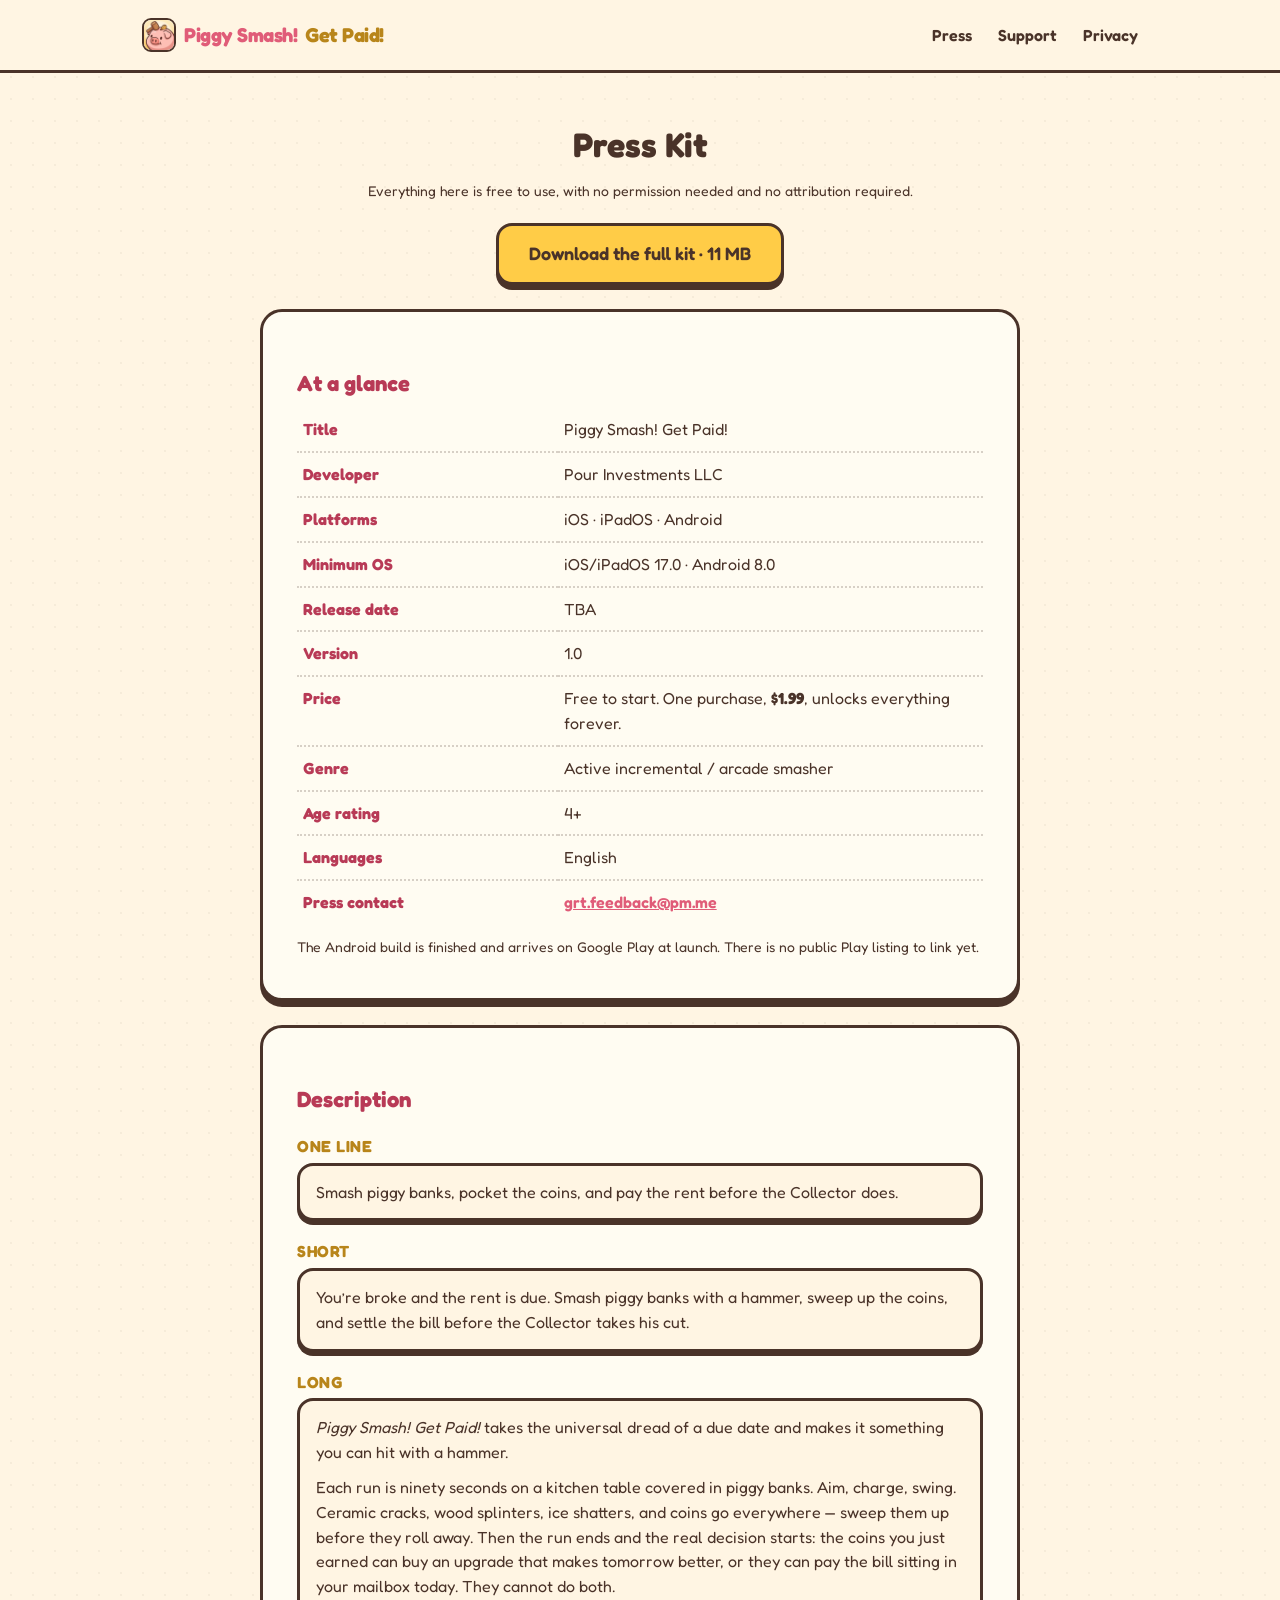
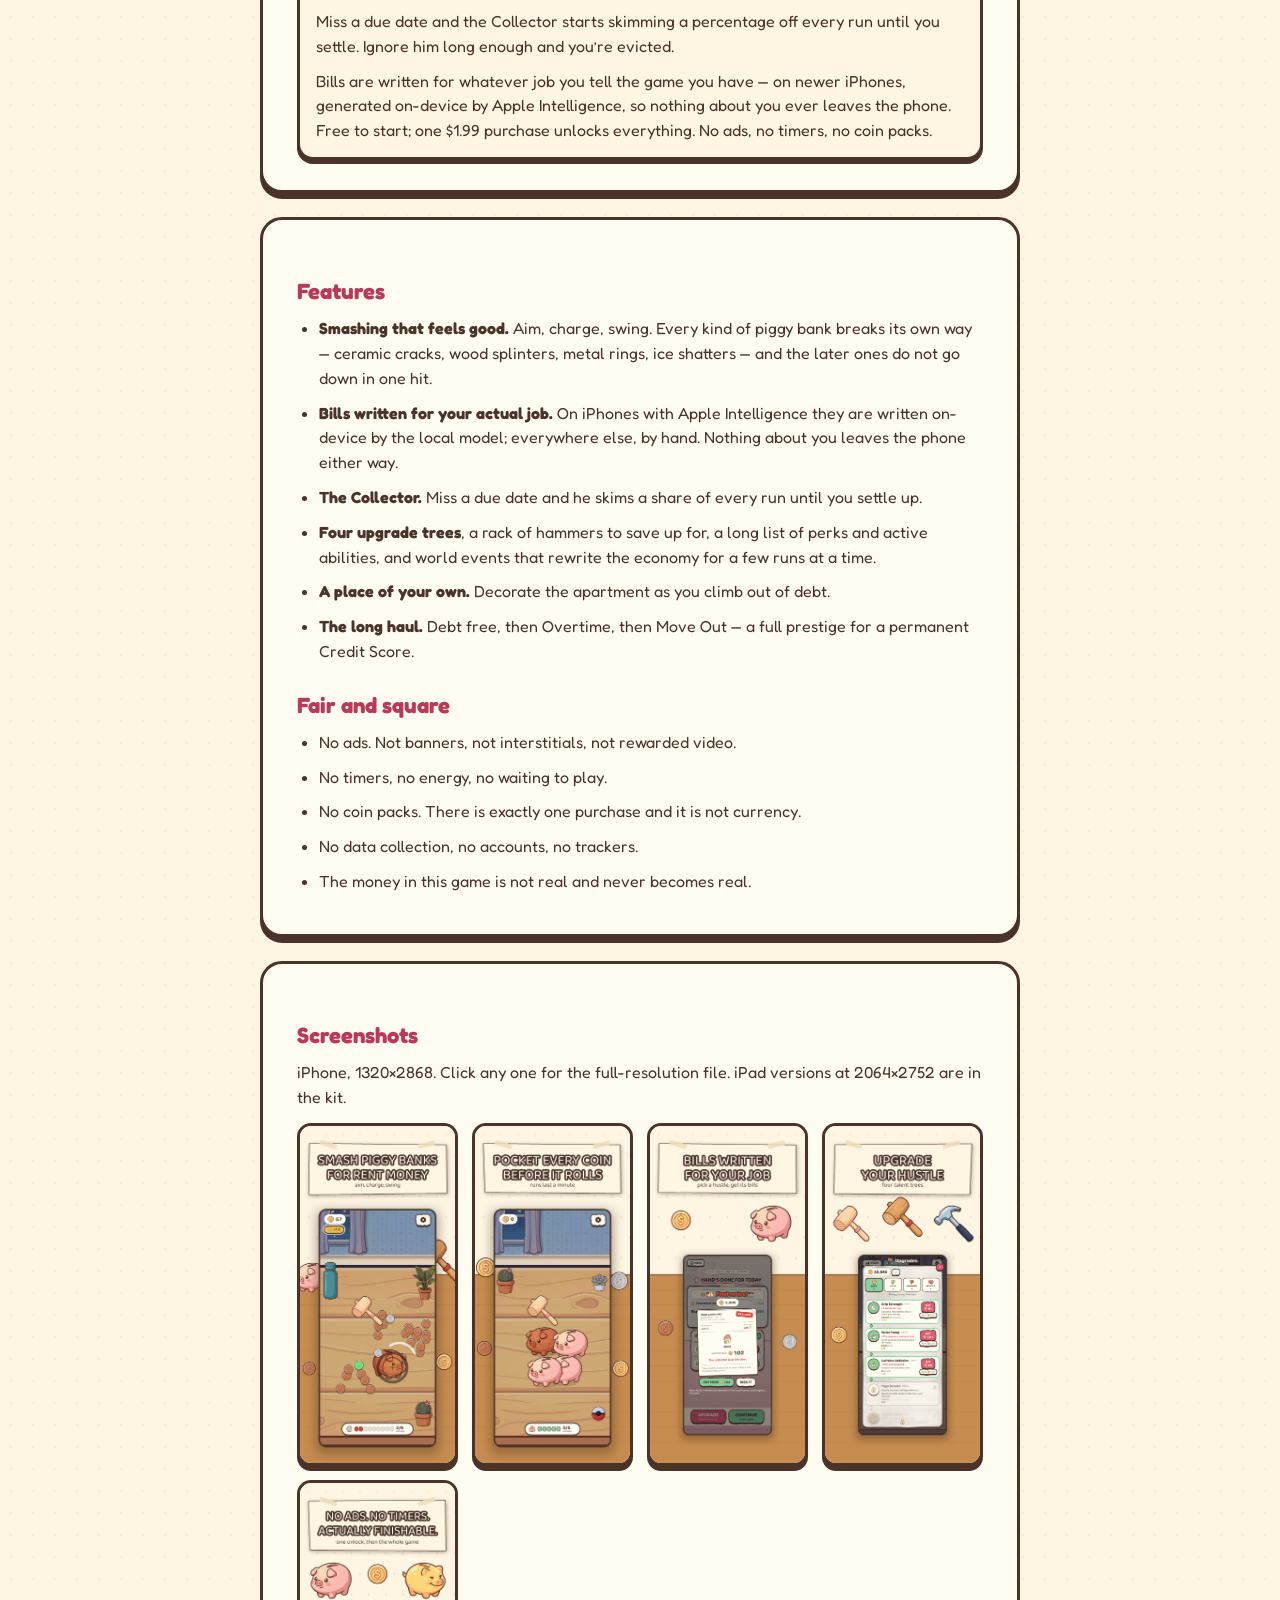
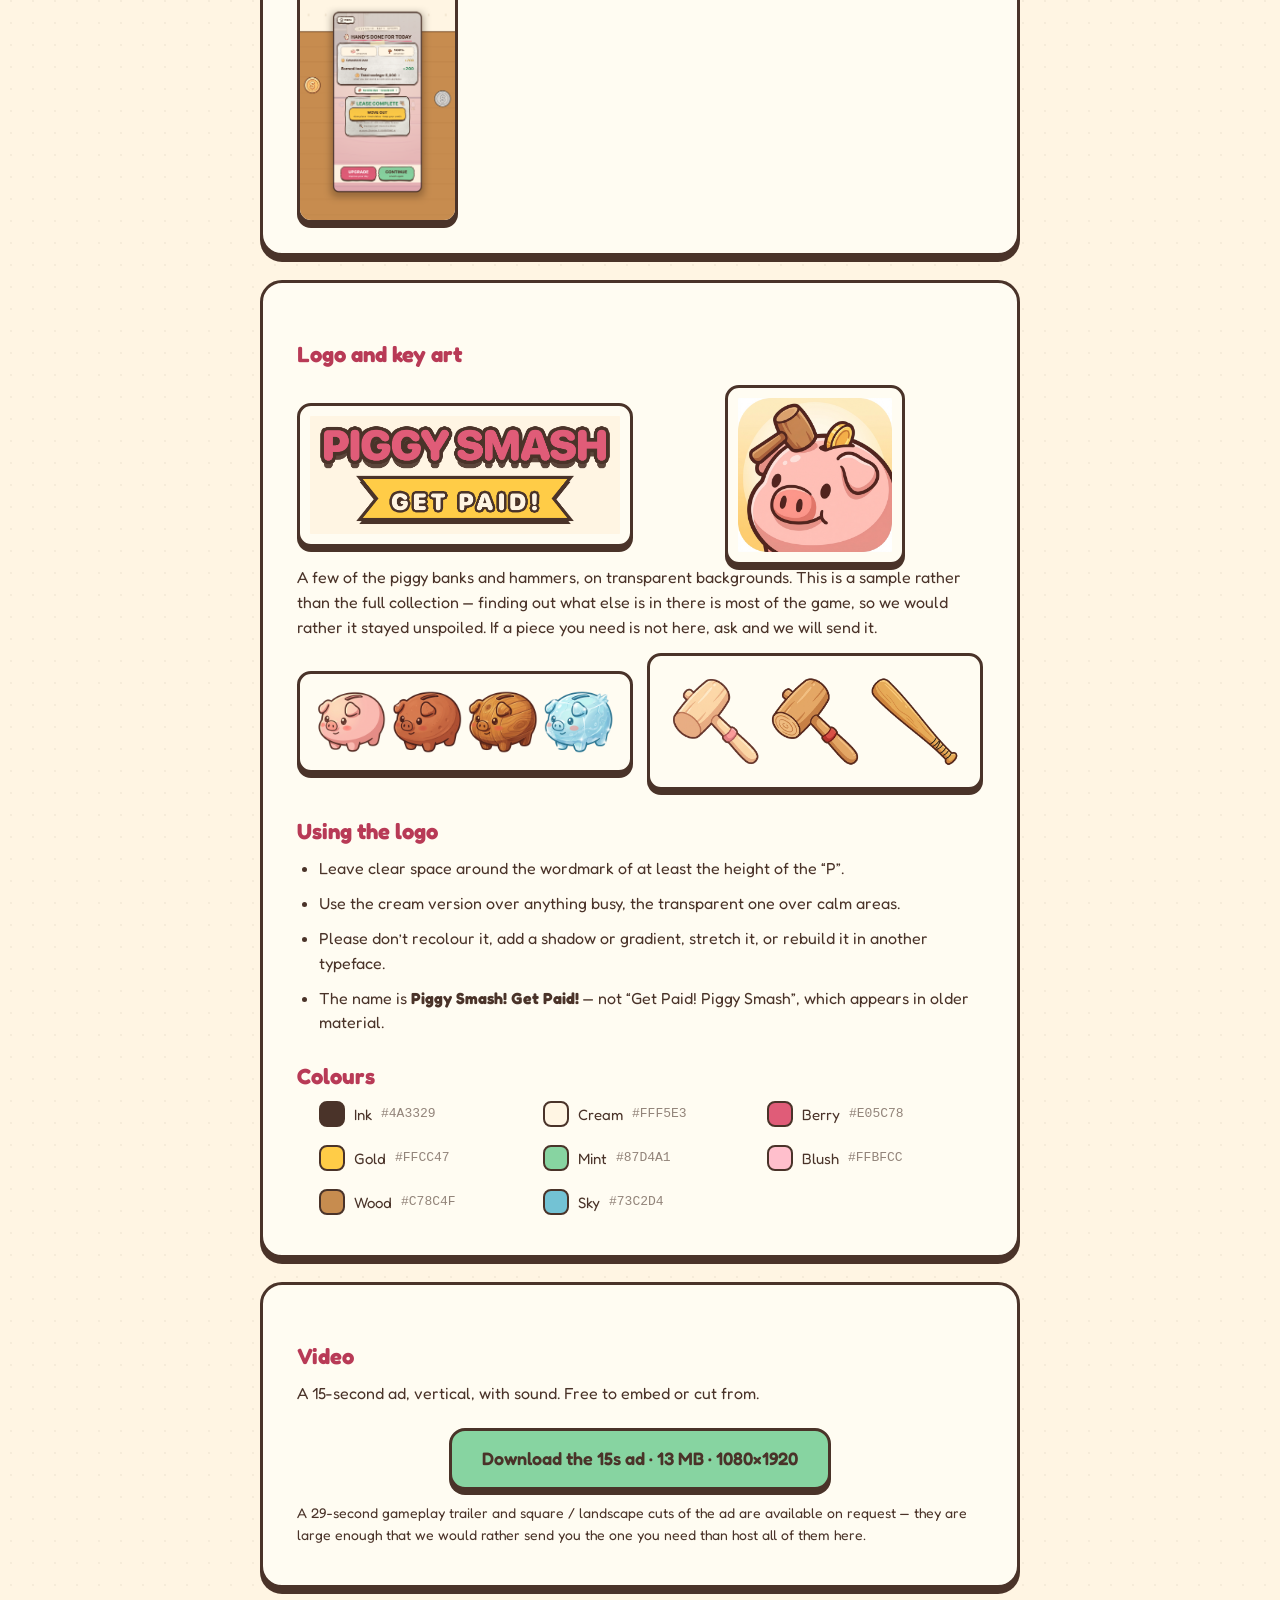
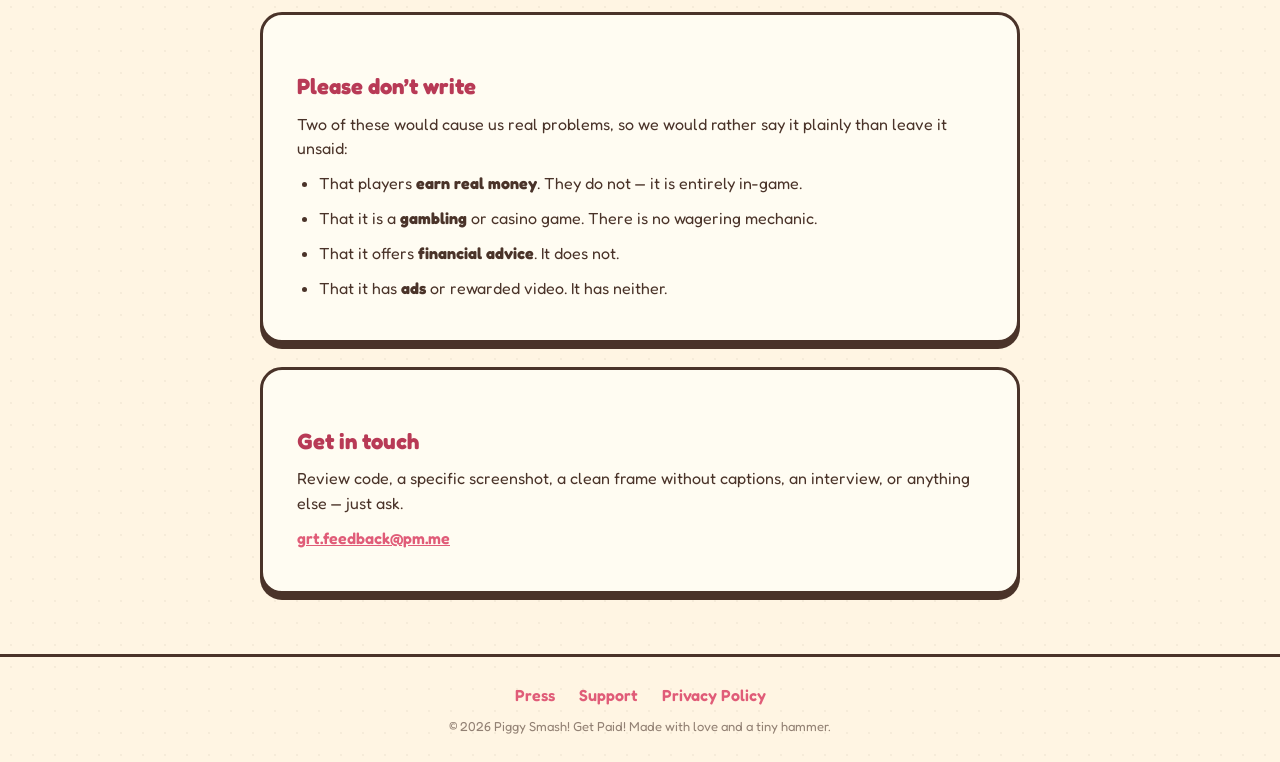
==== commit d120a9d2: "Press page: offer the 15-second ad Vertical, 1080x1920, with sound, free to embed or cut from. The 2" ====
--- a/press.html
+++ b/press.html
@@ -148,6 +148,15 @@
   </div>
 
   <div class="panel">
+    <h2>Video</h2>
+    <p>A 15-second ad, vertical, with sound. Free to embed or cut from.</p>
+    <p class="kit-cta">
+      <a class="btn mint" href="press/piggy-smash-ad-15s.mp4" download>Download the 15s ad &middot; 13&nbsp;MB &middot; 1080&times;1920</a>
+    </p>
+    <p class="small-note">A 29-second gameplay trailer and square / landscape cuts of the ad are available on request &mdash; they are large enough that we would rather send you the one you need than host all of them here.</p>
+  </div>
+
+  <div class="panel">
     <h2>Please don&rsquo;t write</h2>
     <p>Two of these would cause us real problems, so we would rather say it plainly than leave it unsaid:</p>
     <ul>
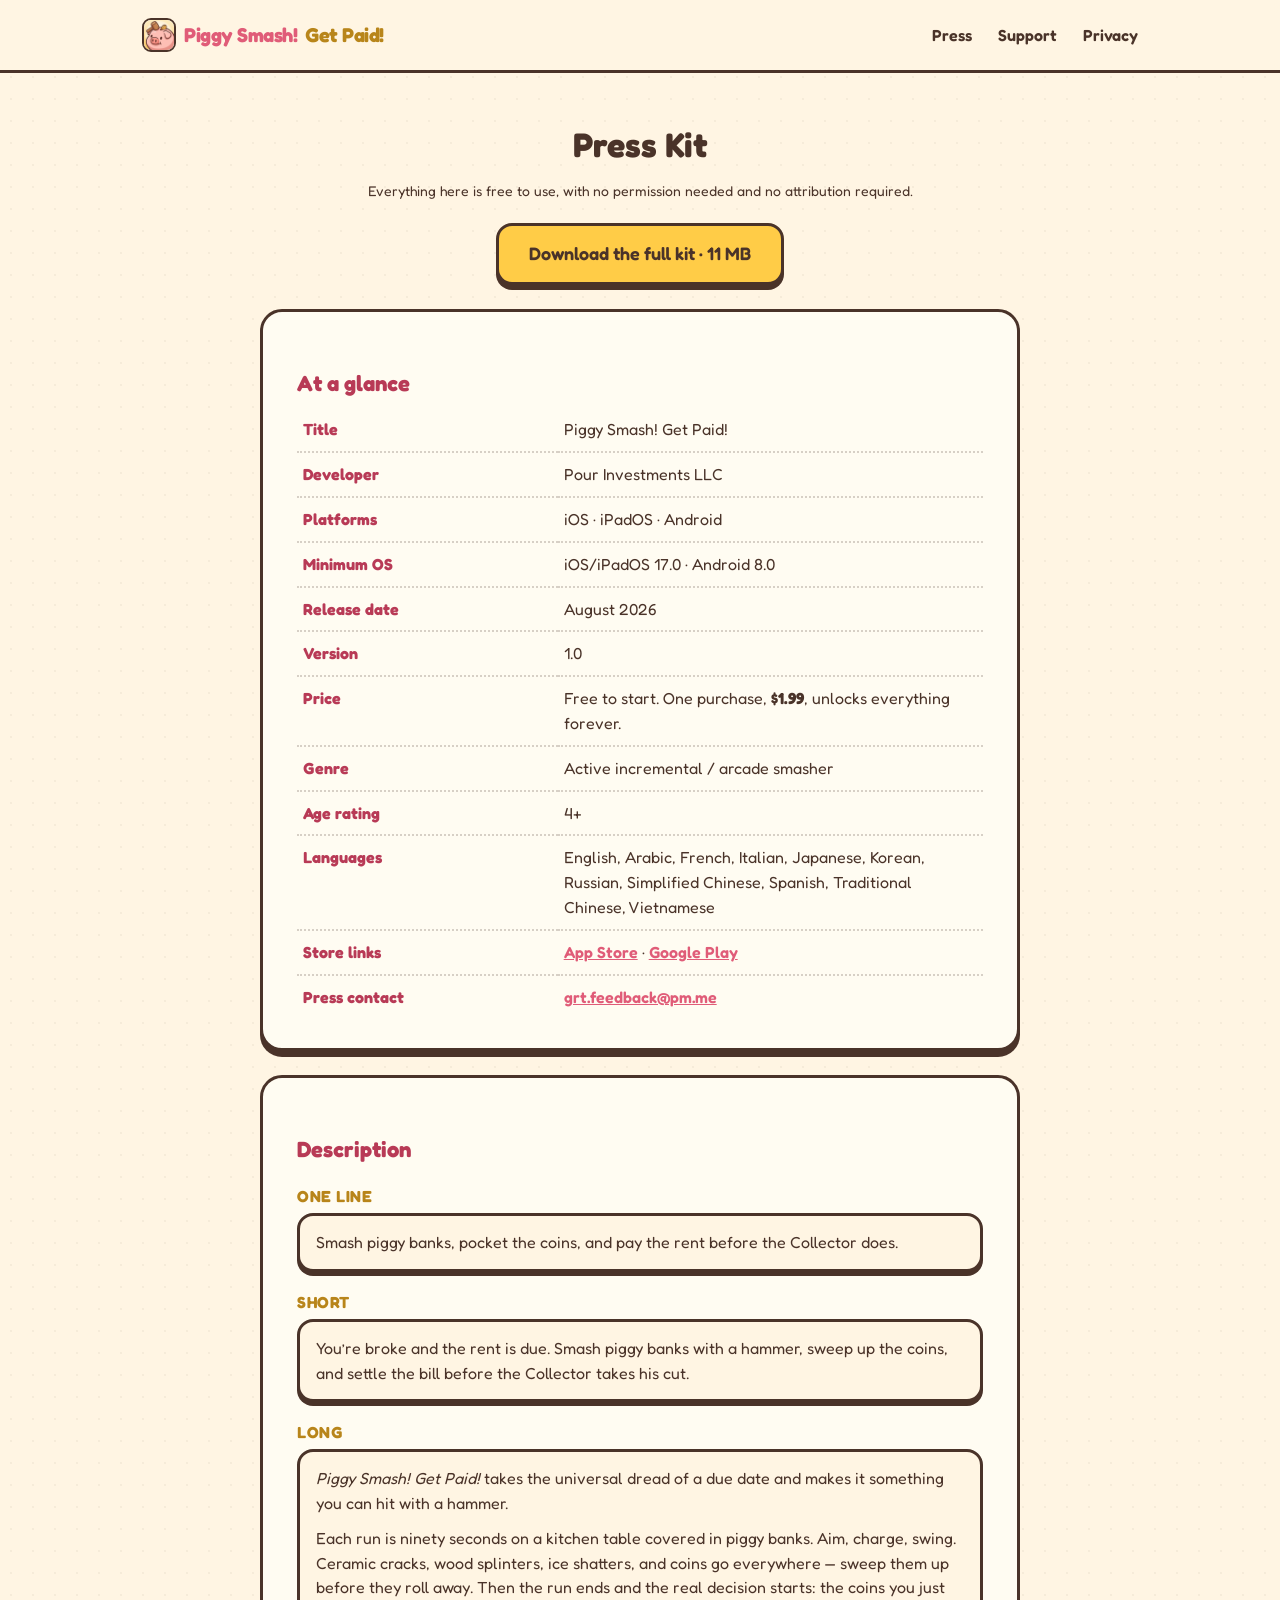
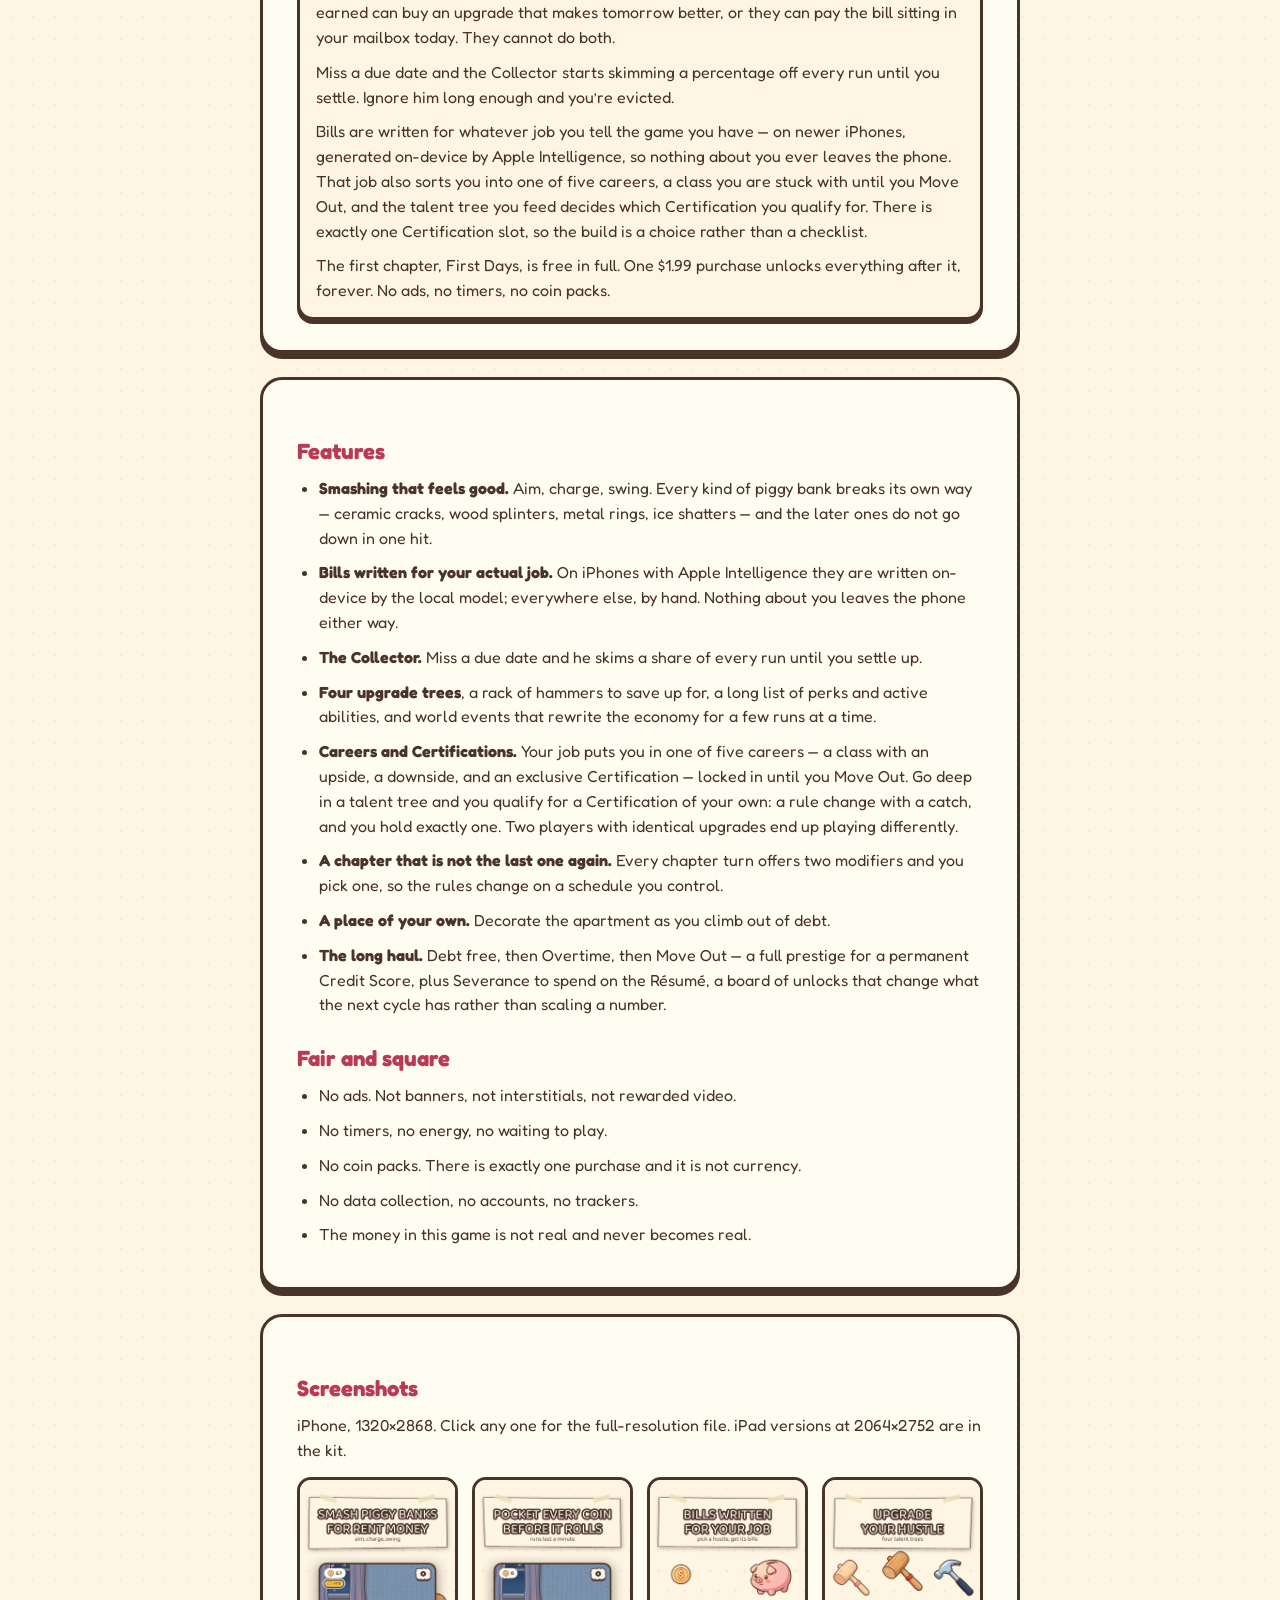
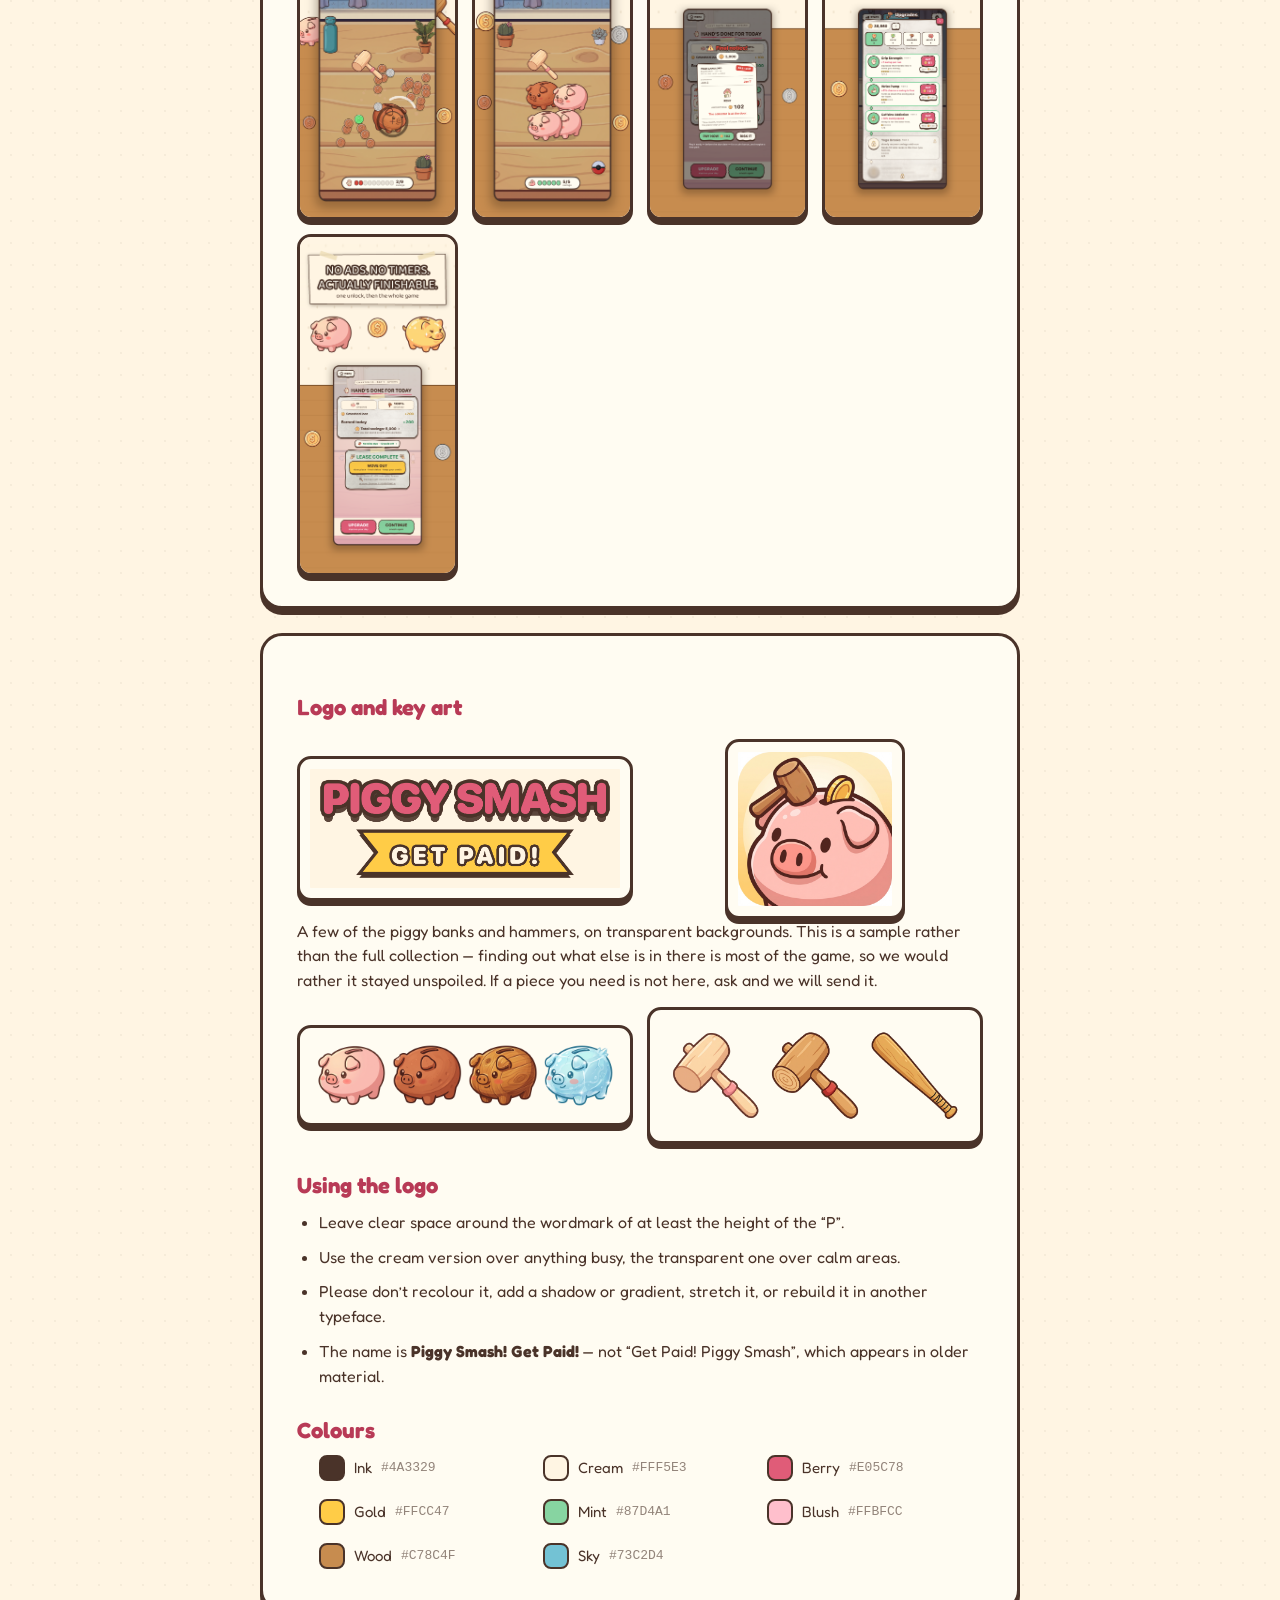
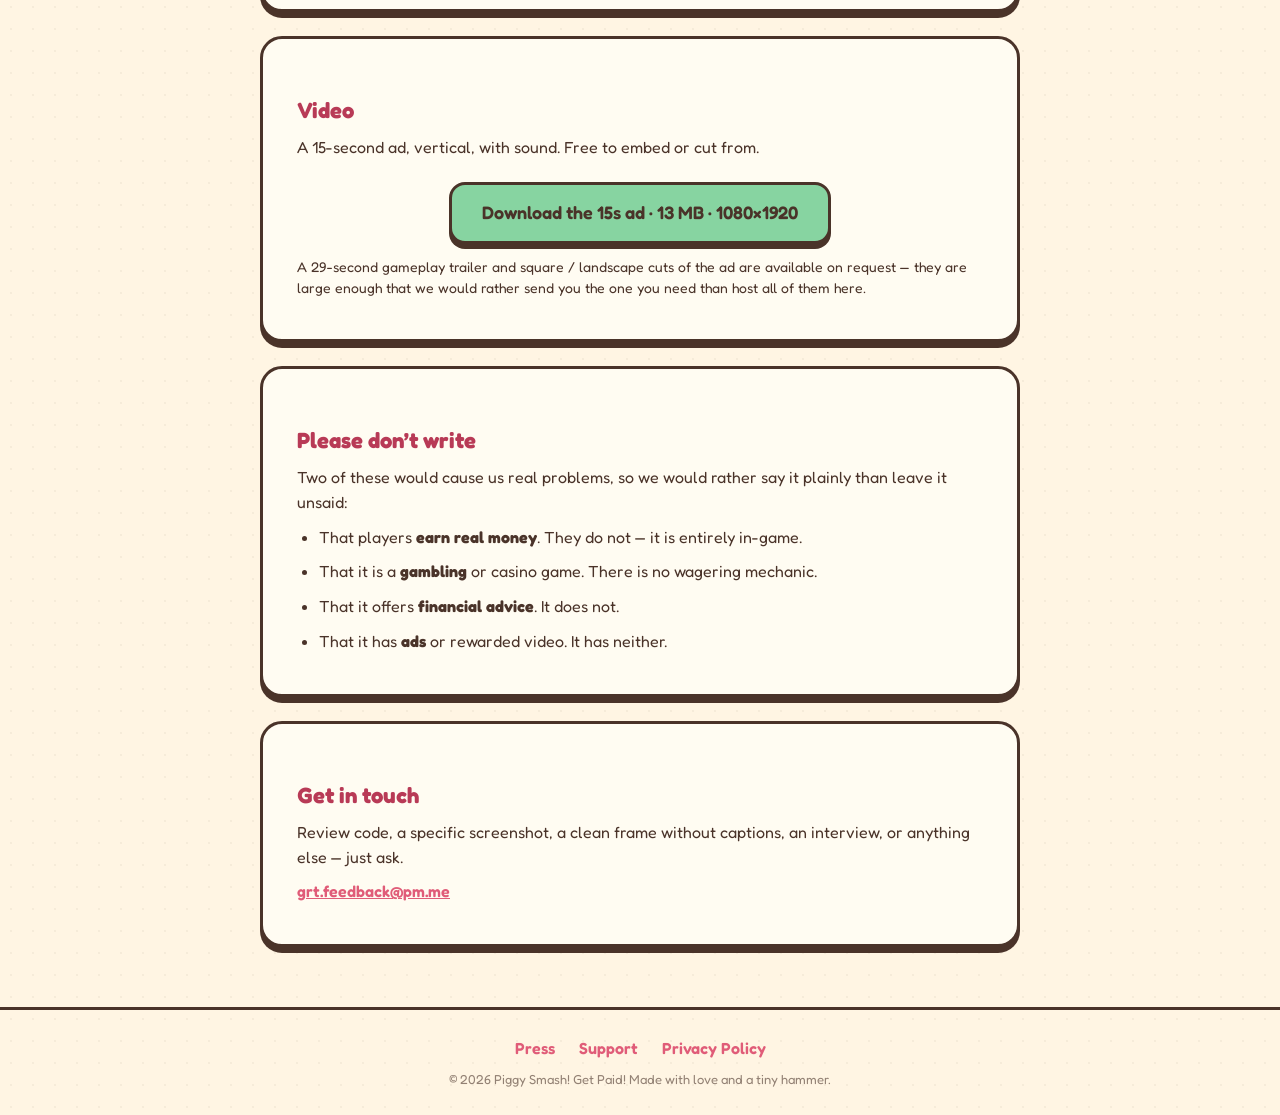
==== commit 17fd2a09: "Ship the store badges and catch the copy up to the game The site still said "Coming soon" and had a " ====
--- a/press.html
+++ b/press.html
@@ -20,7 +20,7 @@
 <meta property="og:image:alt" content="Piggy Smash! Get Paid! key art">
 <meta name="twitter:card" content="summary_large_image">
 <meta name="twitter:image" content="https://piggiesmash.com/assets/og.png">
-<link rel="stylesheet" href="style.css?v=9">
+<link rel="stylesheet" href="style.css?v=11">
 </head>
 <body>
 <header>
@@ -49,15 +49,18 @@
       <tr><th>Developer</th><td>Pour Investments LLC</td></tr>
       <tr><th>Platforms</th><td>iOS &middot; iPadOS &middot; Android</td></tr>
       <tr><th>Minimum OS</th><td>iOS/iPadOS 17.0 &middot; Android 8.0</td></tr>
-      <tr><th>Release date</th><td>TBA</td></tr>
+      <tr><th>Release date</th><td>August 2026</td></tr>
       <tr><th>Version</th><td>1.0</td></tr>
       <tr><th>Price</th><td>Free to start. One purchase, <strong>$1.99</strong>, unlocks everything forever.</td></tr>
       <tr><th>Genre</th><td>Active incremental / arcade smasher</td></tr>
       <tr><th>Age rating</th><td>4+</td></tr>
-      <tr><th>Languages</th><td>English</td></tr>
+      <tr><th>Languages</th><td>English, Arabic, French, Italian, Japanese, Korean, Russian, Simplified Chinese, Spanish, Traditional Chinese, Vietnamese</td></tr>
+      <tr><th>Store links</th><td>
+        <a href="https://apps.apple.com/us/app/piggy-smash/id6796205787">App Store</a> &middot;
+        <a href="https://play.google.com/store/apps/details?id=com.vladimir.getpaid">Google Play</a>
+      </td></tr>
       <tr><th>Press contact</th><td><a href="mailto:grt.feedback@pm.me">grt.feedback@pm.me</a></td></tr>
     </table>
-    <p class="small-note">The Android build is finished and arrives on Google Play at launch. There is no public Play listing to link yet.</p>
   </div>
 
   <div class="panel">
@@ -74,7 +77,8 @@
       <p><em>Piggy Smash! Get Paid!</em> takes the universal dread of a due date and makes it something you can hit with a hammer.</p>
       <p>Each run is ninety seconds on a kitchen table covered in piggy banks. Aim, charge, swing. Ceramic cracks, wood splinters, ice shatters, and coins go everywhere &mdash; sweep them up before they roll away. Then the run ends and the real decision starts: the coins you just earned can buy an upgrade that makes tomorrow better, or they can pay the bill sitting in your mailbox today. They cannot do both.</p>
       <p>Miss a due date and the Collector starts skimming a percentage off every run until you settle. Ignore him long enough and you&rsquo;re evicted.</p>
-      <p>Bills are written for whatever job you tell the game you have &mdash; on newer iPhones, generated on-device by Apple Intelligence, so nothing about you ever leaves the phone. Free to start; one $1.99 purchase unlocks everything. No ads, no timers, no coin packs.</p>
+      <p>Bills are written for whatever job you tell the game you have &mdash; on newer iPhones, generated on-device by Apple Intelligence, so nothing about you ever leaves the phone. That job also sorts you into one of five careers, a class you are stuck with until you Move Out, and the talent tree you feed decides which Certification you qualify for. There is exactly one Certification slot, so the build is a choice rather than a checklist.</p>
+      <p>The first chapter, First Days, is free in full. One $1.99 purchase unlocks everything after it, forever. No ads, no timers, no coin packs.</p>
     </blockquote>
   </div>
 
@@ -85,8 +89,10 @@
       <li><strong>Bills written for your actual job.</strong> On iPhones with Apple Intelligence they are written on-device by the local model; everywhere else, by hand. Nothing about you leaves the phone either way.</li>
       <li><strong>The Collector.</strong> Miss a due date and he skims a share of every run until you settle up.</li>
       <li><strong>Four upgrade trees</strong>, a rack of hammers to save up for, a long list of perks and active abilities, and world events that rewrite the economy for a few runs at a time.</li>
+      <li><strong>Careers and Certifications.</strong> Your job puts you in one of five careers &mdash; a class with an upside, a downside, and an exclusive Certification &mdash; locked in until you Move Out. Go deep in a talent tree and you qualify for a Certification of your own: a rule change with a catch, and you hold exactly one. Two players with identical upgrades end up playing differently.</li>
+      <li><strong>A chapter that is not the last one again.</strong> Every chapter turn offers two modifiers and you pick one, so the rules change on a schedule you control.</li>
       <li><strong>A place of your own.</strong> Decorate the apartment as you climb out of debt.</li>
-      <li><strong>The long haul.</strong> Debt free, then Overtime, then Move Out &mdash; a full prestige for a permanent Credit Score.</li>
+      <li><strong>The long haul.</strong> Debt free, then Overtime, then Move Out &mdash; a full prestige for a permanent Credit Score, plus Severance to spend on the R&eacute;sum&eacute;, a board of unlocks that change what the next cycle has rather than scaling a number.</li>
     </ul>
 
     <h2>Fair and square</h2>
--- a/style.css
+++ b/style.css
@@ -83,6 +83,26 @@
 .sub { color: var(--ink-soft); max-width: 560px; margin: 0 auto 28px; }
 .cta { display: flex; gap: 14px; justify-content: center; flex-wrap: wrap; }
 .soon { font-size: 14px; color: var(--ink-soft); margin-top: 14px; }
+.soon a { color: var(--berry); }
+
+/* ---- store badges ----------------------------------------------------------
+   Apple's and Google's own lockups, which neither company lets you restyle: no
+   border, no shadow, no rounding of our own, and no scrapbook wobble. The only
+   thing we control is size, and both guidelines say the same thing about that —
+   the two badges get equal height and the App Store one is never the smaller.
+
+   Equal height, from two DIFFERENT aspect ratios (Apple 3:1, Google 3.371:1),
+   without a fixed pixel height: give each a flex-grow equal to its own ratio
+   over a zero basis. Flex then hands out the row's width in exactly 3 : 3.371,
+   which is the same thing as saying "same height". A fixed `height: 56px`
+   looked identical on a desktop and ran off the side of a 360px phone, because
+   two badges sized in px cannot shrink; this cannot overflow at any width. */
+.cta.store { align-items: center; gap: 16px; max-width: 380px; margin: 0 auto; flex-wrap: nowrap; }
+.storebadge { display: block; line-height: 0; min-width: 0; }
+.storebadge.apple  { flex: 3 1 0; }
+.storebadge.google { flex: 3.371 1 0; }
+.storebadge img { width: 100%; height: auto; display: block; }
+.storebadge:active { transform: translateY(2px); }
 
 /* ---- shots ---- */
 .shots { display: flex; gap: 20px; justify-content: center; flex-wrap: wrap; padding: 20px 0 50px; }
@@ -285,6 +305,16 @@
 .features + .features { padding-top: 0; }
 .features .sub { margin-bottom: 0; }
 .features h2 + .sub { margin-top: 4px; }
+
+/* The one prose section on the page. `.features .sub` zeroes its bottom margin
+   (it exists to sit tight under an h2 as a one-line deck), so two stacked
+   paragraphs ran together; and `.features` only centres its h2, which left
+   multi-line body copy ragged-right under a centred heading while every card on
+   the page centres its text. Both are re-stated here rather than changed at
+   source, because the one-line-deck behaviour is right everywhere else. */
+.fair { text-align: center; }
+.fair .sub { margin-bottom: 16px; }
+.fair .sub:last-child { margin-bottom: 0; }
 
 .numbers { padding: 8px 0 66px; }
 .numbers ul {
